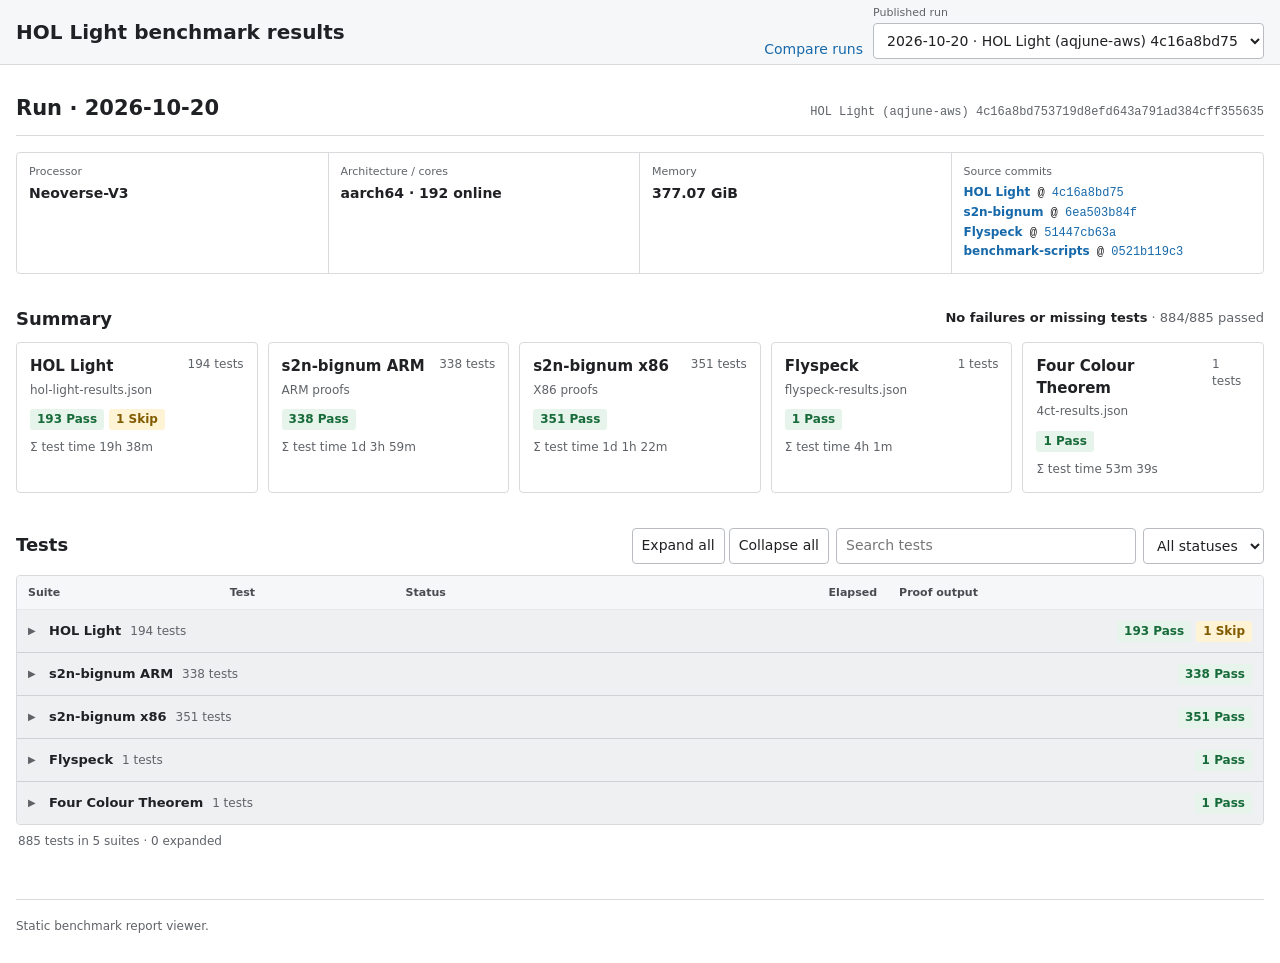
==== index.html @ 851836c1 "Add the second run, compare page" ====
<!doctype html>
<html lang="en">
<head>
  <meta charset="utf-8">
  <meta name="viewport" content="width=device-width, initial-scale=1">
  <meta name="description" content="HOL Light benchmark results">
  <title>HOL Light benchmark results</title>
  <link rel="stylesheet" href="styles.css">
</head>
<body>
  <header class="site-header">
    <div class="header-inner">
      <h1>HOL Light benchmark results</h1>
      <div class="header-actions">
        <a class="nav-link" href="compare.html">Compare runs</a>
        <label class="run-picker" for="run-select">
          <span>Published run</span>
          <select id="run-select" disabled>
            <option>Loading runs…</option>
          </select>
        </label>
      </div>
    </div>
  </header>

  <main>
    <div id="notice" class="notice" role="status" hidden></div>

    <section id="dashboard" hidden>
      <div id="run-heading" class="run-heading"></div>
      <div id="metadata" class="metadata-grid"></div>

      <section aria-labelledby="summary-title">
        <div class="section-heading">
          <h2 id="summary-title">Summary</h2>
          <div id="overall" class="overall"></div>
        </div>
        <div id="summary-cards" class="summary-grid"></div>
      </section>

      <section class="results-section" aria-labelledby="results-title">
        <div class="section-heading results-heading">
          <h2 id="results-title">Tests</h2>
          <div class="filters">
            <div class="fold-controls" aria-label="Suite row controls">
              <button id="expand-all" type="button">Expand all</button>
              <button id="collapse-all" type="button">Collapse all</button>
            </div>
            <label class="search-field">
              <span class="sr-only">Search tests</span>
              <input id="search" type="search" placeholder="Search tests">
            </label>
            <label>
              <span class="sr-only">Filter by status</span>
              <select id="status-filter">
                <option value="all">All statuses</option>
                <option value="fail">Failed</option>
                <option value="missing">Missing</option>
                <option value="skip">Skipped</option>
                <option value="pass">Passed</option>
              </select>
            </label>
          </div>
        </div>

        <div class="table-wrap">
          <table>
            <thead>
              <tr>
                <th>Suite</th>
                <th>Test</th>
                <th>Status</th>
                <th class="numeric">Elapsed</th>
                <th>Proof output</th>
              </tr>
            </thead>
            <tbody id="results-body"></tbody>
          </table>
          <div id="empty-results" class="empty-results" hidden>No tests match these filters.</div>
        </div>
        <p id="result-count" class="result-count"></p>
      </section>
    </section>

    <section id="empty-state" class="empty-state">
      <h2>No results loaded</h2>
      <p>Select a published run above.</p>
    </section>
  </main>

  <footer>
    Static benchmark report viewer.
  </footer>

  <script src="embedded-runs.js"></script>
  <script src="app.js" defer></script>
</body>
</html>
---- styles.css ----
:root {
  --text: #202124;
  --muted: #5f6368;
  --border: #d8dadd;
  --background: #ffffff;
  --subtle: #f6f7f8;
  --link: #1769aa;
  --pass: #176b3a;
  --pass-bg: #e7f4eb;
  --fail: #a82924;
  --fail-bg: #f9e7e5;
  --skip: #805b00;
  --skip-bg: #fff3d6;
  --missing: #44546a;
  --missing-bg: #e9edf2;
  --mono: ui-monospace, SFMono-Regular, Consolas, "Liberation Mono", monospace;
  --sans: system-ui, -apple-system, BlinkMacSystemFont, "Segoe UI", sans-serif;
}

* { box-sizing: border-box; }

body {
  margin: 0;
  color: var(--text);
  background: var(--background);
  font-family: var(--sans);
  font-size: 14px;
  line-height: 1.45;
}

button, input, select { font: inherit; }
h1, h2, h3, p { margin-top: 0; }
h1 { margin: 0; font-size: 20px; font-weight: 650; }
h2 { margin: 0; font-size: 18px; font-weight: 650; }
h3 { margin: 0 0 4px; font-size: 15px; font-weight: 650; }

.site-header {
  border-bottom: 1px solid var(--border);
  background: var(--subtle);
}

.header-inner, main, footer {
  width: min(1400px, calc(100% - 32px));
  margin: 0 auto;
}

.header-inner {
  min-height: 64px;
  display: flex;
  align-items: center;
  justify-content: space-between;
  gap: 24px;
}

.header-actions {
  display: flex;
  align-items: end;
  gap: 10px;
}

.run-picker {
  display: grid;
  gap: 3px;
}

.run-picker span {
  color: var(--muted);
  font-size: 11px;
}

select, input[type="search"] {
  min-height: 36px;
  border: 1px solid #b9bdc2;
  border-radius: 4px;
  padding: 6px 9px;
  color: var(--text);
  background: white;
}

select:focus, input:focus {
  outline: 2px solid rgba(23, 105, 170, 0.2);
  border-color: var(--link);
}

.run-picker select { min-width: 330px; }

main { padding: 28px 0 48px; }

.notice {
  margin-bottom: 20px;
  padding: 10px 12px;
  border: 1px solid #a9c9e2;
  border-radius: 4px;
  background: #eef6fc;
  color: #214f71;
}

.notice.error {
  border-color: #e0aaa6;
  background: var(--fail-bg);
  color: #762722;
}

.run-heading {
  display: flex;
  align-items: baseline;
  justify-content: space-between;
  gap: 20px;
  padding-bottom: 12px;
  border-bottom: 1px solid var(--border);
  margin-bottom: 16px;
}

.run-heading h2 { font-size: 21px; }
.run-heading p { margin: 0; color: var(--muted); font: 12px var(--mono); overflow-wrap: anywhere; }

.metadata-grid {
  display: grid;
  grid-template-columns: repeat(4, minmax(0, 1fr));
  border: 1px solid var(--border);
  border-radius: 4px;
  margin-bottom: 32px;
}

.meta-item {
  min-width: 0;
  padding: 11px 12px;
  border-right: 1px solid var(--border);
}

.meta-item:last-child { border-right: 0; }
.meta-label { display: block; margin-bottom: 3px; color: var(--muted); font-size: 11px; }
.meta-value { display: block; font-weight: 600; overflow-wrap: anywhere; }
.meta-value.mono { font: 12px var(--mono); }
.commit-list { margin: 0; padding: 0; list-style: none; font: 12px/1.55 var(--mono); }
.commit-list a { color: var(--link); text-decoration: none; }
.commit-list a:hover { text-decoration: underline; }
.repo-link { font-family: var(--sans); font-weight: 600; }
.commit-link { font-family: var(--mono); }

.section-heading {
  display: flex;
  align-items: center;
  justify-content: space-between;
  gap: 16px;
  margin-bottom: 10px;
}

.overall { color: var(--muted); font-size: 13px; }
.overall strong { color: var(--text); }

.summary-grid {
  display: grid;
  grid-template-columns: repeat(auto-fit, minmax(210px, 1fr));
  gap: 10px;
  margin-bottom: 34px;
}

.summary-card {
  padding: 13px;
  border: 1px solid var(--border);
  border-radius: 4px;
  background: white;
}

.card-top {
  display: flex;
  align-items: flex-start;
  justify-content: space-between;
  gap: 10px;
  margin-bottom: 10px;
}

.card-total, .card-time { color: var(--muted); font-size: 12px; }
.card-time { margin: 0; }
.card-counts { display: flex; flex-wrap: wrap; gap: 5px; margin-bottom: 9px; }

.status-pill {
  display: inline-block;
  padding: 2px 7px;
  border-radius: 3px;
  font-size: 12px;
  font-weight: 600;
  text-transform: capitalize;
  white-space: nowrap;
}

.status-pass { color: var(--pass); background: var(--pass-bg); }
.status-fail { color: var(--fail); background: var(--fail-bg); }
.status-skip { color: var(--skip); background: var(--skip-bg); }
.status-missing { color: var(--missing); background: var(--missing-bg); }

.results-section { margin-top: 4px; }
.results-heading { min-height: 38px; }
.filters { display: flex; gap: 7px; }
.search-field input { width: min(300px, 35vw); }
.fold-controls { display: flex; gap: 4px; }
.fold-controls button {
  min-height: 36px;
  padding: 6px 9px;
  border: 1px solid #b9bdc2;
  border-radius: 4px;
  color: var(--text);
  background: white;
  cursor: pointer;
}
.fold-controls button:hover { background: var(--subtle); }
.fold-controls button:disabled { color: #999; cursor: default; background: #f2f2f2; }

.table-wrap {
  border: 1px solid var(--border);
  border-radius: 4px;
  overflow: auto;
}

table { width: 100%; border-collapse: collapse; font-size: 13px; }
th, td { padding: 9px 11px; border-bottom: 1px solid #e5e7e9; text-align: left; vertical-align: top; }
th { color: #484c50; background: var(--subtle); font-size: 11px; font-weight: 650; }
tbody tr:last-child td { border-bottom: 0; }
tbody tr.test-row:hover { background: #fafbfc; }
.suite-group-row td { padding: 0; background: #eef0f2; border-bottom-color: #cfd2d5; }
.suite-toggle {
  width: 100%;
  min-height: 42px;
  display: flex;
  align-items: center;
  gap: 9px;
  padding: 8px 11px;
  border: 0;
  color: var(--text);
  background: transparent;
  text-align: left;
  cursor: pointer;
}
.suite-toggle:hover { background: #e6e8ea; }
.suite-toggle:disabled { cursor: default; }
.suite-arrow { width: 12px; color: var(--muted); font-size: 10px; }
.suite-title { font-weight: 700; }
.suite-count { color: var(--muted); font-size: 12px; }
.suite-statuses { display: flex; gap: 5px; margin-left: auto; }
.numeric { text-align: right; white-space: nowrap; font-variant-numeric: tabular-nums; }
.test-name { font: 12px var(--mono); overflow-wrap: anywhere; }
.suite-name { font-weight: 600; white-space: nowrap; }
.proof-list { margin: 5px 0 0; padding-left: 18px; color: var(--muted); font: 11px var(--mono); }
details summary { color: var(--link); cursor: pointer; font-size: 12px; }

.result-count { margin: 8px 2px 0; color: var(--muted); font-size: 12px; }
.empty-results, .empty-state { padding: 40px 20px; text-align: center; color: var(--muted); }
.empty-state { border: 1px solid var(--border); border-radius: 4px; background: var(--subtle); }
.empty-state h2 { margin-bottom: 7px; color: var(--text); }
.empty-state p { margin-bottom: 5px; }

footer {
  padding: 18px 0 28px;
  border-top: 1px solid var(--border);
  color: var(--muted);
  font-size: 12px;
}

.nav-link { color: var(--link); text-decoration: none; }
.nav-link:hover { text-decoration: underline; }
.comparison-controls { padding-bottom: 18px; border-bottom: 1px solid var(--border); margin-bottom: 20px; }
.comparison-controls h2 { margin-bottom: 12px; }
.comparison-pickers { display: flex; align-items: end; gap: 10px; }
.comparison-pickers .run-picker { flex: 1; }
.comparison-pickers select { width: 100%; }
.plain-button {
  min-height: 36px;
  padding: 6px 12px;
  border: 1px solid #b9bdc2;
  border-radius: 4px;
  background: white;
  cursor: pointer;
}
.plain-button:hover { background: var(--subtle); }
.plain-button:disabled { color: #999; cursor: default; }
.comparison-direction { margin: 10px 0 0; color: var(--muted); font-size: 12px; }
.comparison-heading { display: flex; align-items: center; gap: 14px; margin-bottom: 14px; }
.comparison-run { display: flex; align-items: baseline; gap: 8px; }
.comparison-label { color: var(--muted); font-size: 11px; text-transform: uppercase; }
.comparison-arrow { color: var(--muted); }
.comparison-heading .commit-link { color: var(--link); font: 13px var(--mono); }
.environment-warning {
  margin-bottom: 14px;
  padding: 7px 10px;
  border: 1px solid #dfc47f;
  border-radius: 4px;
  color: #6d5007;
  background: #fff8e7;
  font-size: 12px;
}
.comparison-overall { display: grid; grid-template-columns: repeat(4, minmax(0, 1fr)); gap: 8px; margin-bottom: 32px; }
.metric-card { display: grid; gap: 3px; padding: 11px 12px; border: 1px solid var(--border); border-radius: 4px; }
.metric-label, .metric-detail { color: var(--muted); font-size: 11px; }
.metric-value { font-size: 20px; font-variant-numeric: tabular-nums; }
.perf-faster { color: var(--pass); }
.perf-slower { color: var(--fail); }
.perf-same { color: var(--muted); }
.comparison-filter-heading { margin-bottom: 10px; }
.checkbox-control { min-height: 36px; display: flex; align-items: center; gap: 6px; white-space: nowrap; }
.benchmark-comparisons { display: grid; gap: 9px; }
.comparison-suite { border: 1px solid var(--border); border-radius: 4px; background: white; }
.comparison-suite > summary {
  display: flex;
  align-items: center;
  justify-content: space-between;
  gap: 16px;
  padding: 11px 12px;
  color: var(--text);
  background: var(--subtle);
}
.comparison-summary-main { display: flex; align-items: baseline; gap: 9px; }
.comparison-summary-main span { color: var(--muted); }
.comparison-summary-metric { margin-left: auto; font-weight: 650; font-variant-numeric: tabular-nums; }
.comparison-suite-stats { display: flex; flex-wrap: wrap; gap: 18px; padding: 8px 12px; border-top: 1px solid var(--border); color: var(--muted); font-size: 12px; }
.comparison-table-wrap { border-width: 1px 0 0; border-radius: 0; }
.comparison-table .not-comparable { color: var(--muted); background: #fafafa; }
.method-note { max-width: 900px; margin-top: 28px; padding-top: 18px; border-top: 1px solid var(--border); color: var(--muted); }
.method-note h2 { margin-bottom: 7px; color: var(--text); }
.method-note p { margin: 0; }
.method-note code { font-family: var(--mono); color: var(--text); }

.sr-only {
  position: absolute;
  width: 1px;
  height: 1px;
  padding: 0;
  margin: -1px;
  overflow: hidden;
  clip: rect(0, 0, 0, 0);
  white-space: nowrap;
  border: 0;
}

@media (max-width: 800px) {
  .header-inner { align-items: flex-start; padding: 12px 0; }
  .header-actions { align-items: stretch; flex-direction: column; }
  .run-picker select { min-width: min(360px, 55vw); }
  .metadata-grid { grid-template-columns: 1fr 1fr; }
  .meta-item:nth-child(2) { border-right: 0; }
  .meta-item:nth-child(-n+2) { border-bottom: 1px solid var(--border); }
  .results-heading { align-items: flex-start; flex-direction: column; }
  .filters { width: 100%; }
  .search-field { flex: 1; }
  .search-field input { width: 100%; }
  .comparison-overall { grid-template-columns: 1fr 1fr; }
  .comparison-filter-heading { align-items: flex-start; flex-direction: column; }
}

@media (max-width: 540px) {
  .header-inner, main, footer { width: min(100% - 20px, 1400px); }
  .header-inner { display: block; }
  h1 { margin-bottom: 12px; }
  .run-picker select { min-width: 0; width: 100%; }
  .metadata-grid { grid-template-columns: 1fr; }
  .meta-item { border-right: 0; border-bottom: 1px solid var(--border) !important; }
  .meta-item:last-child { border-bottom: 0 !important; }
  .run-heading { align-items: flex-start; flex-direction: column; }
  .filters { flex-direction: column; }
  .filters select { width: 100%; }
  .comparison-pickers { align-items: stretch; flex-direction: column; }
  .comparison-pickers .plain-button { width: 100%; }
  .comparison-heading { align-items: flex-start; flex-direction: column; }
  .comparison-arrow { transform: rotate(90deg); }
  .comparison-overall { grid-template-columns: 1fr; }
  .comparison-suite > summary { align-items: flex-start; flex-direction: column; }
  .comparison-summary-metric { margin-left: 0; }
}
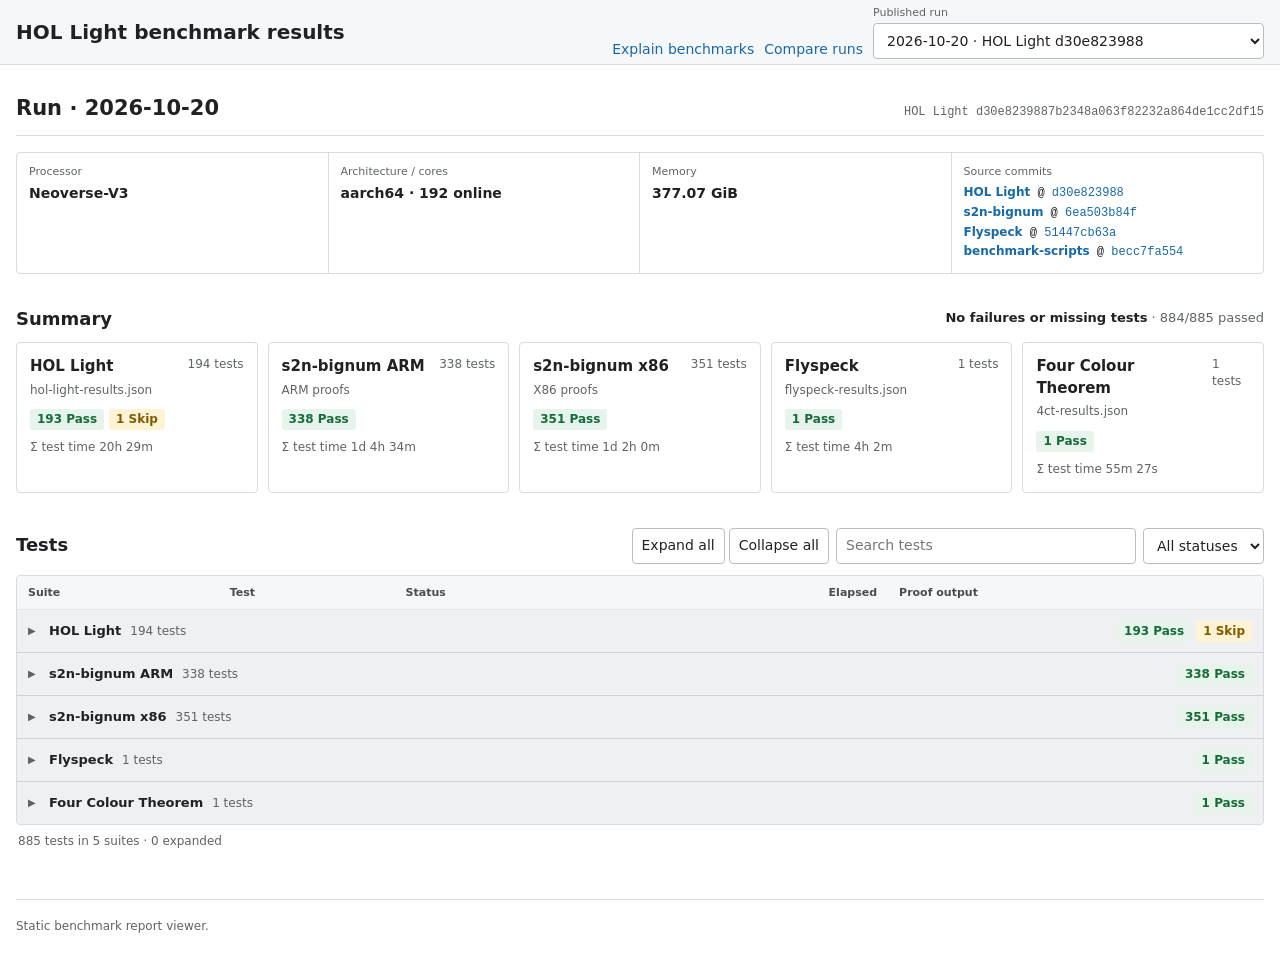
==== commit 4e075a75: "Explain benchmarks" ====
--- a/index.html
+++ b/index.html
@@ -12,6 +12,7 @@
     <div class="header-inner">
       <h1>HOL Light benchmark results</h1>
       <div class="header-actions">
+        <a class="nav-link" href="benchmarks.html">Explain benchmarks</a>
         <a class="nav-link" href="compare.html">Compare runs</a>
         <label class="run-picker" for="run-select">
           <span>Published run</span>
@@ -92,7 +93,6 @@
     Static benchmark report viewer.
   </footer>
 
-  <script src="embedded-runs.js"></script>
   <script src="app.js" defer></script>
 </body>
 </html>
--- a/styles.css
+++ b/styles.css
@@ -216,6 +216,49 @@
 table { width: 100%; border-collapse: collapse; font-size: 13px; }
 th, td { padding: 9px 11px; border-bottom: 1px solid #e5e7e9; text-align: left; vertical-align: top; }
 th { color: #484c50; background: var(--subtle); font-size: 11px; font-weight: 650; }
+th .sort-button {
+  width: 100%;
+  padding: 0;
+  border: 0;
+  color: inherit;
+  background: transparent;
+  font: inherit;
+  text-align: inherit;
+  cursor: pointer;
+}
+th.numeric .sort-button { text-align: right; }
+th .sort-button:hover, th .sort-button.active { color: var(--link); }
+.sort-indicator {
+  position: relative;
+  display: inline-block;
+  width: 8px;
+  height: 11px;
+  margin-left: 5px;
+  vertical-align: -2px;
+  color: currentColor;
+  opacity: 0.35;
+}
+.sort-indicator::before,
+.sort-indicator::after {
+  content: "";
+  position: absolute;
+  left: 1px;
+  width: 0;
+  height: 0;
+  border-left: 3px solid transparent;
+  border-right: 3px solid transparent;
+}
+.sort-indicator::before {
+  top: 0;
+  border-bottom: 4px solid currentColor;
+}
+.sort-indicator::after {
+  bottom: 0;
+  border-top: 4px solid currentColor;
+}
+.sort-button.active .sort-indicator { opacity: 1; }
+.sort-button.sort-asc .sort-indicator::after { display: none; }
+.sort-button.sort-desc .sort-indicator::before { display: none; }
 tbody tr:last-child td { border-bottom: 0; }
 tbody tr.test-row:hover { background: #fafbfc; }
 .suite-group-row td { padding: 0; background: #eef0f2; border-bottom-color: #cfd2d5; }
@@ -319,6 +362,19 @@
 .method-note h2 { margin-bottom: 7px; color: var(--text); }
 .method-note p { margin: 0; }
 .method-note code { font-family: var(--mono); color: var(--text); }
+.content-page { width: min(900px, calc(100% - 32px)); }
+.content-page section { padding: 0 0 22px; margin-bottom: 24px; border-bottom: 1px solid var(--border); }
+.content-page section:last-child { border-bottom: 0; }
+.content-page h2 { margin-bottom: 9px; }
+.content-page p { margin-bottom: 10px; }
+.content-page a { color: var(--link); }
+.content-page code { font-family: var(--mono); font-size: 0.92em; }
+.definition-list { margin: 0; }
+.definition-list div { display: grid; grid-template-columns: 80px 1fr; gap: 12px; padding: 7px 0; border-bottom: 1px solid #eceeef; }
+.definition-list div:last-child { border-bottom: 0; }
+.definition-list dt { font-weight: 650; }
+.definition-list dd { margin: 0; color: var(--muted); }
+.status-note { margin-top: 12px; padding: 9px 10px; background: var(--subtle); border-left: 3px solid var(--border); }
 
 .sr-only {
   position: absolute;
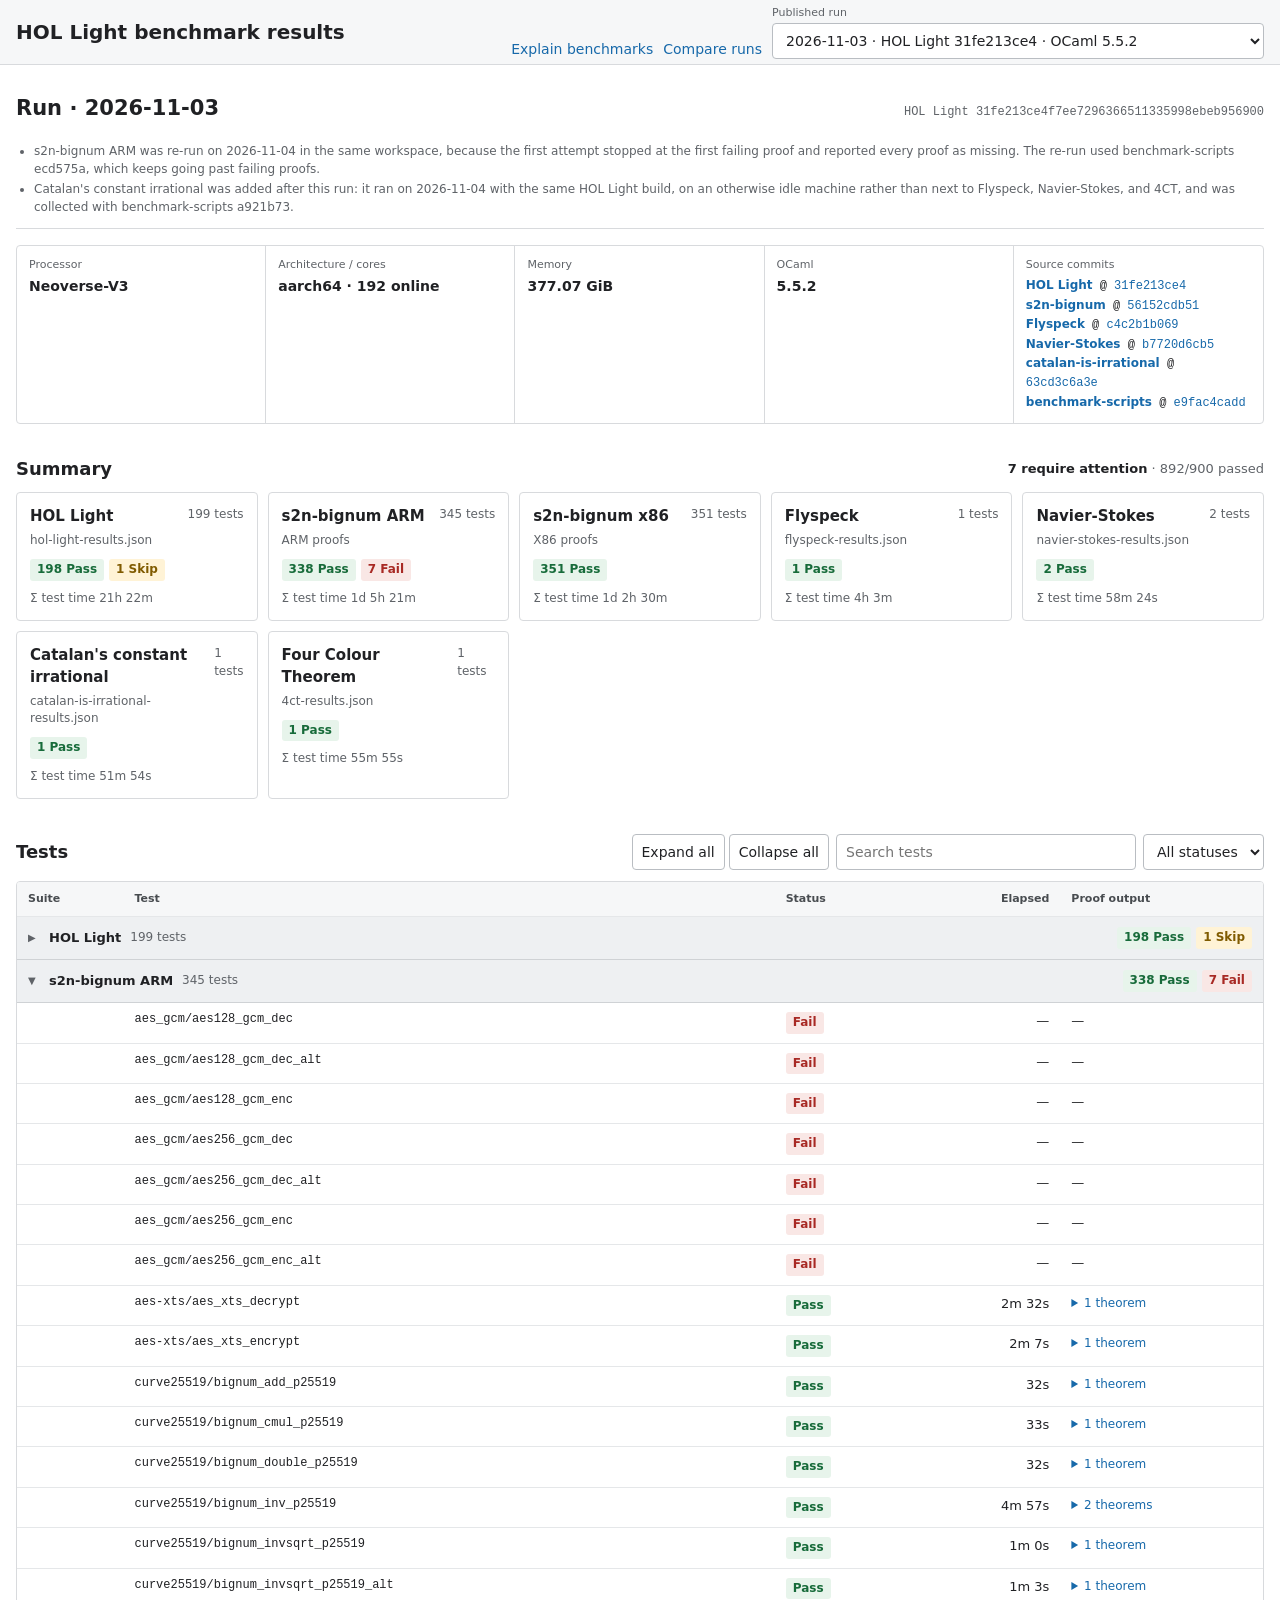
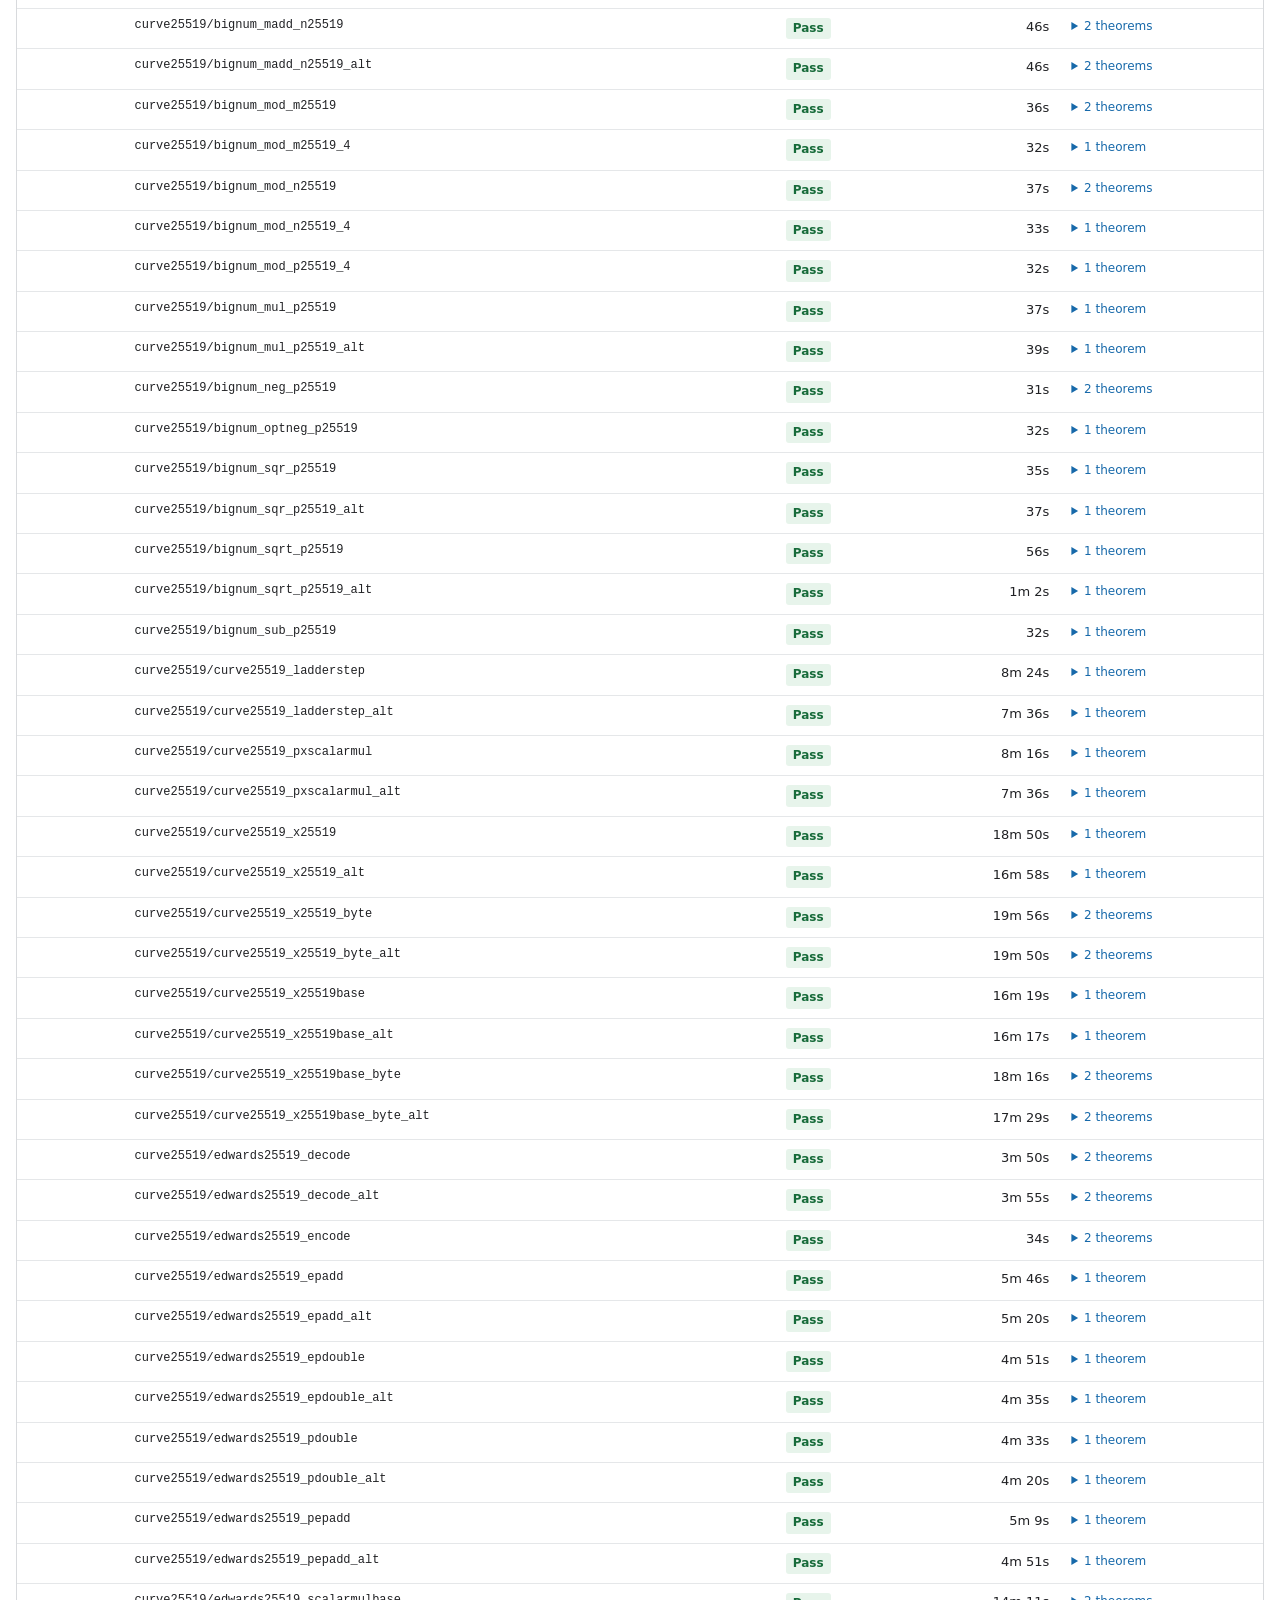
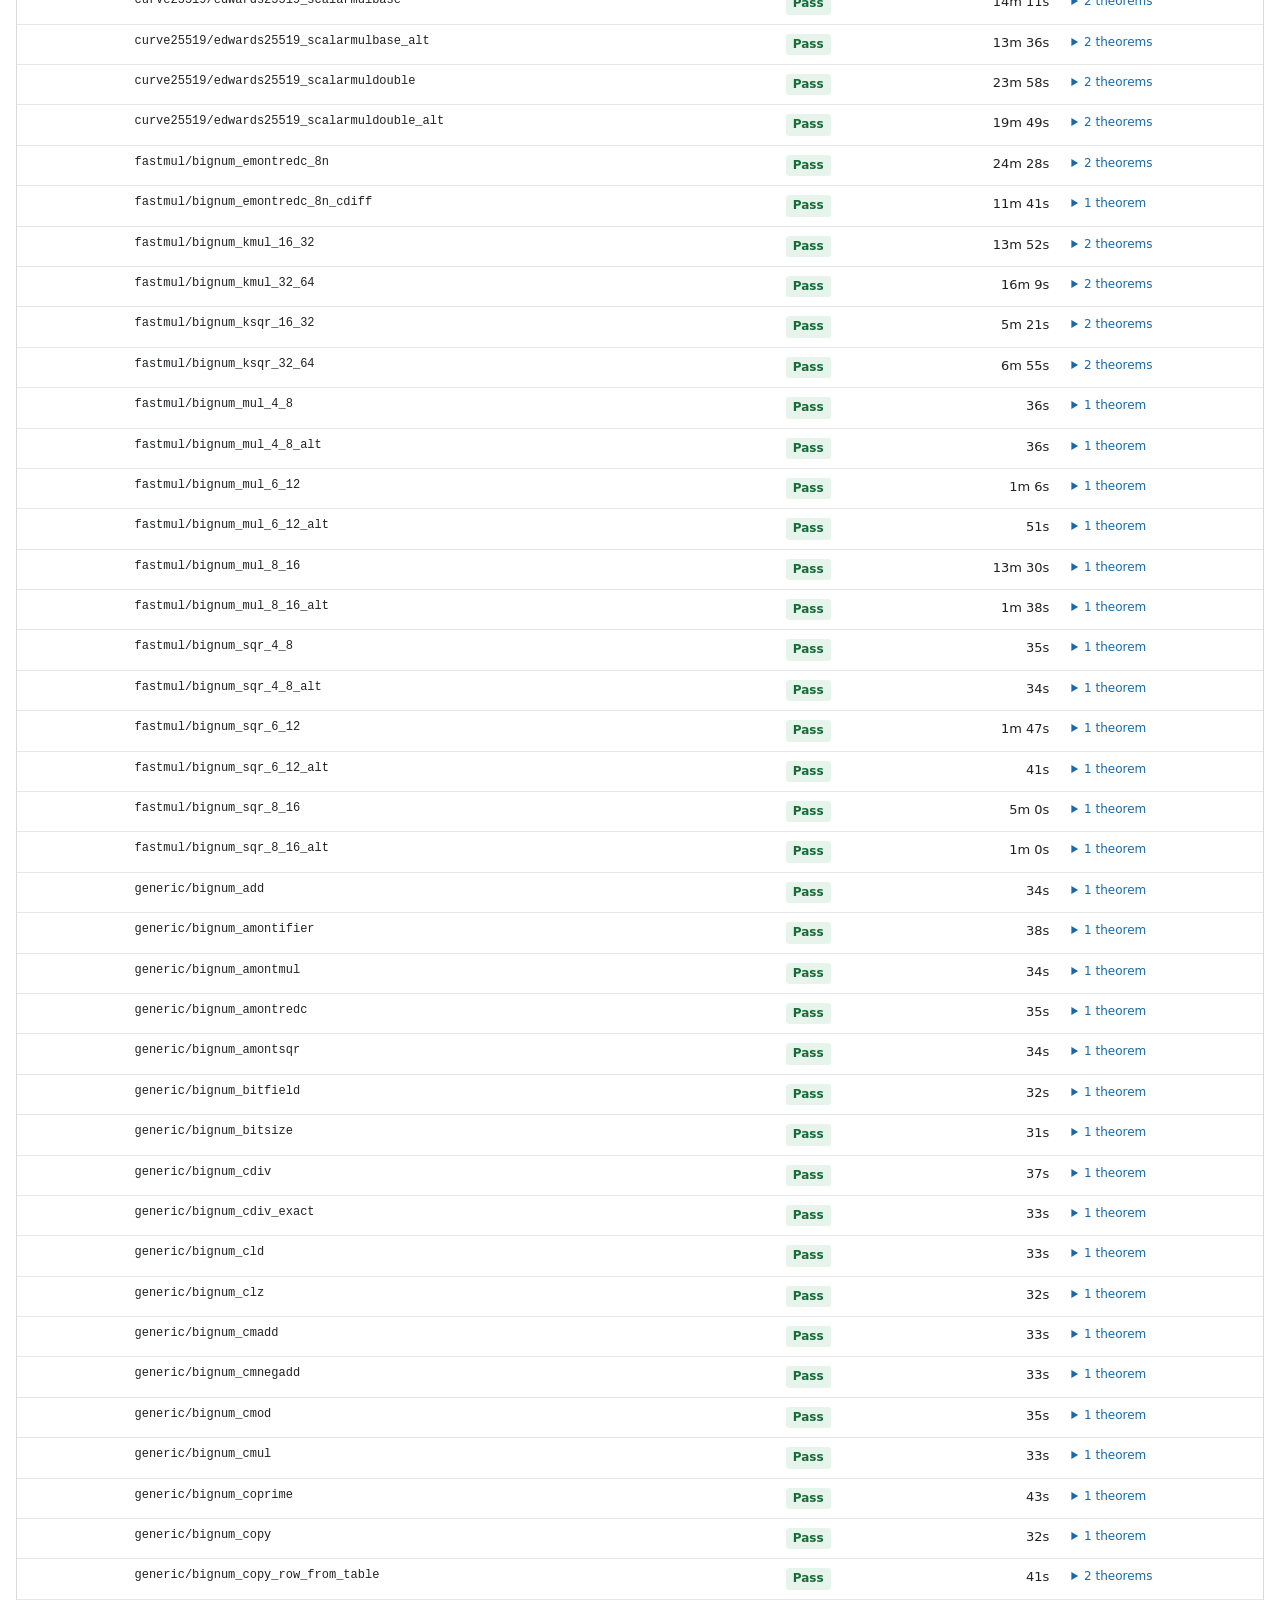
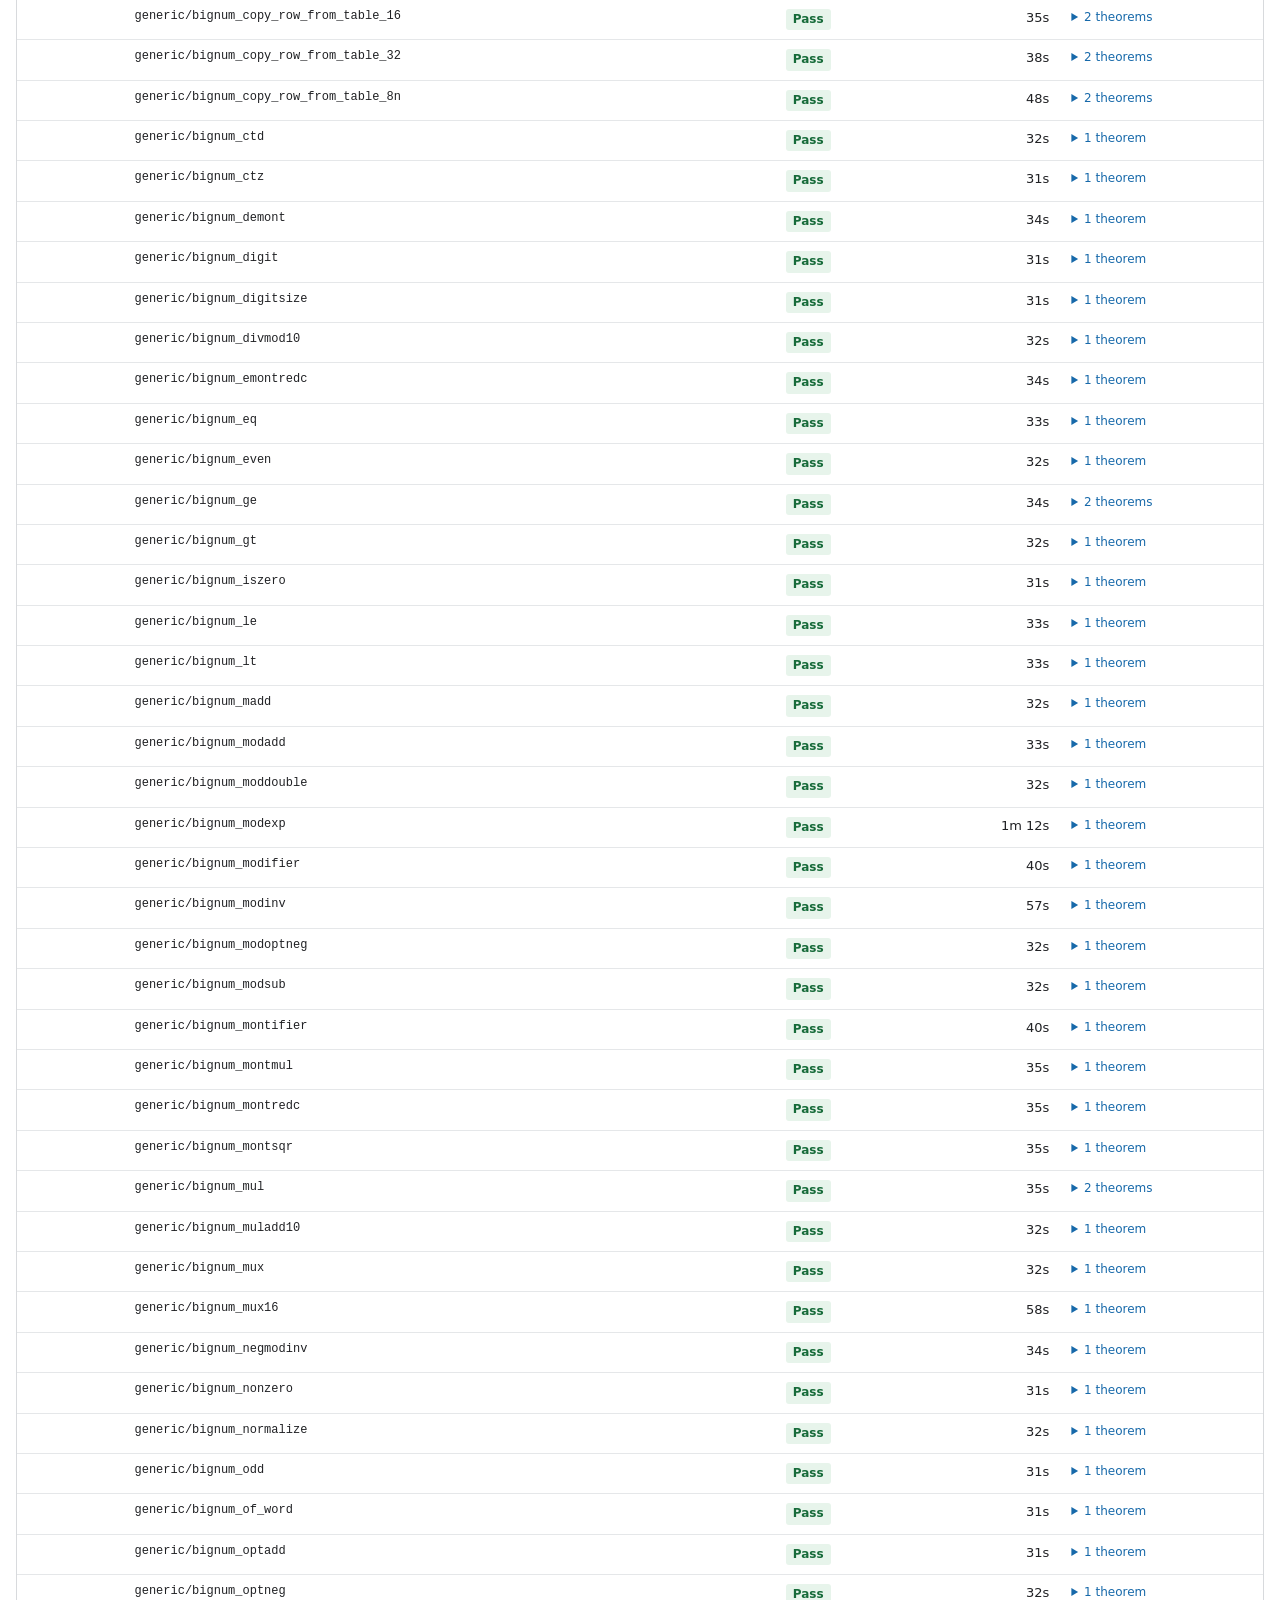
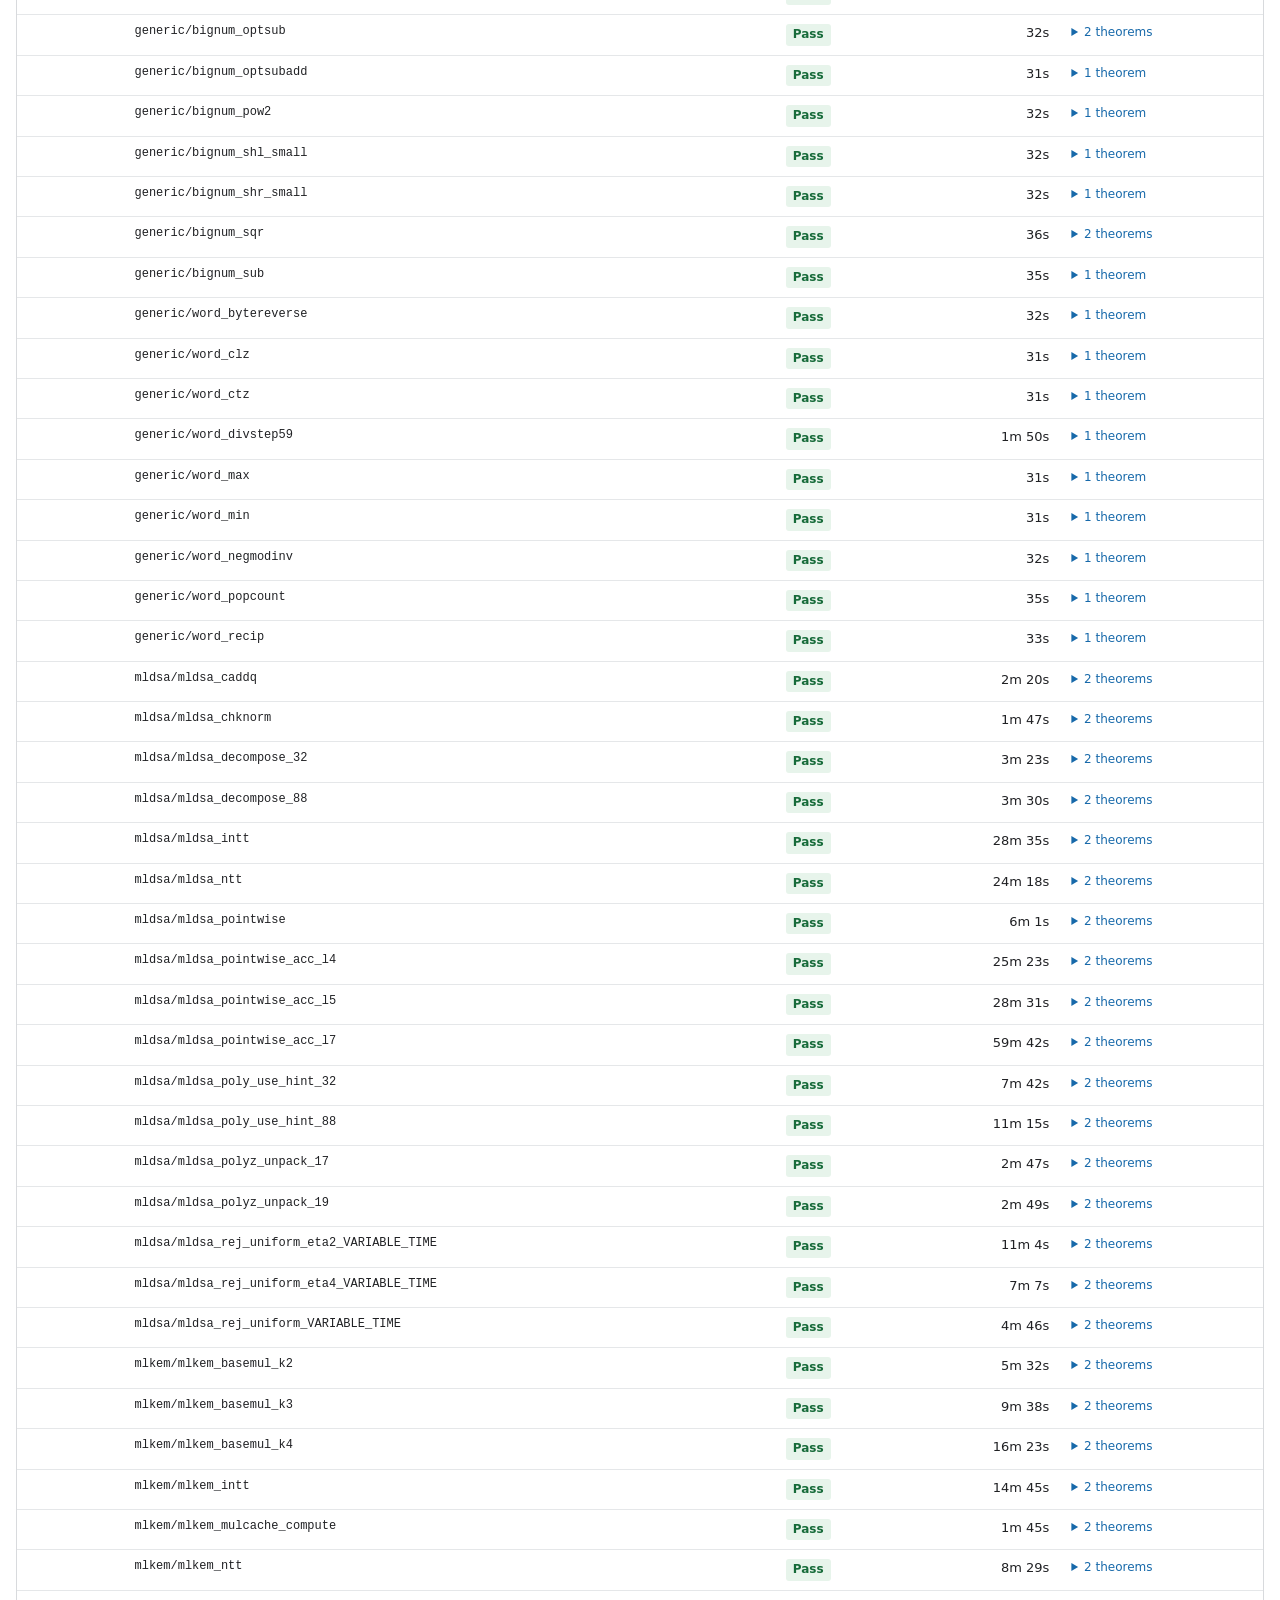
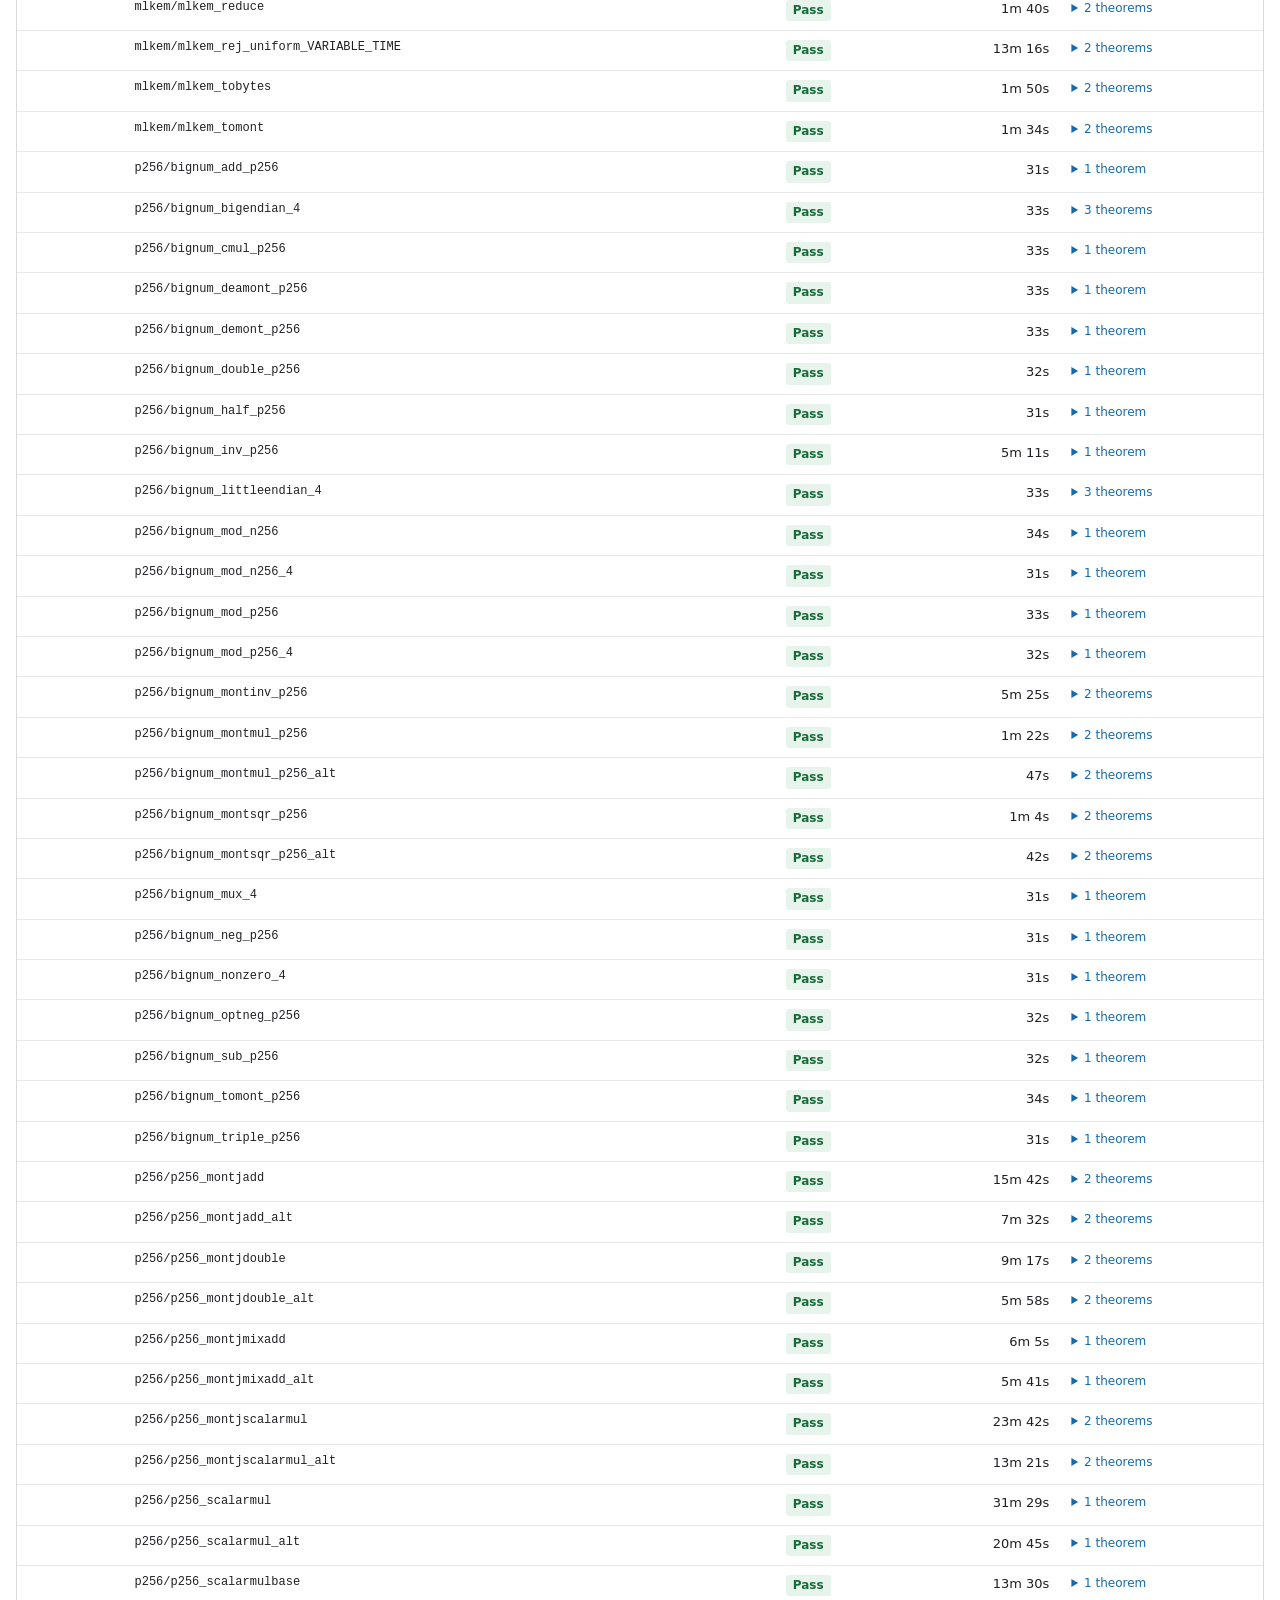
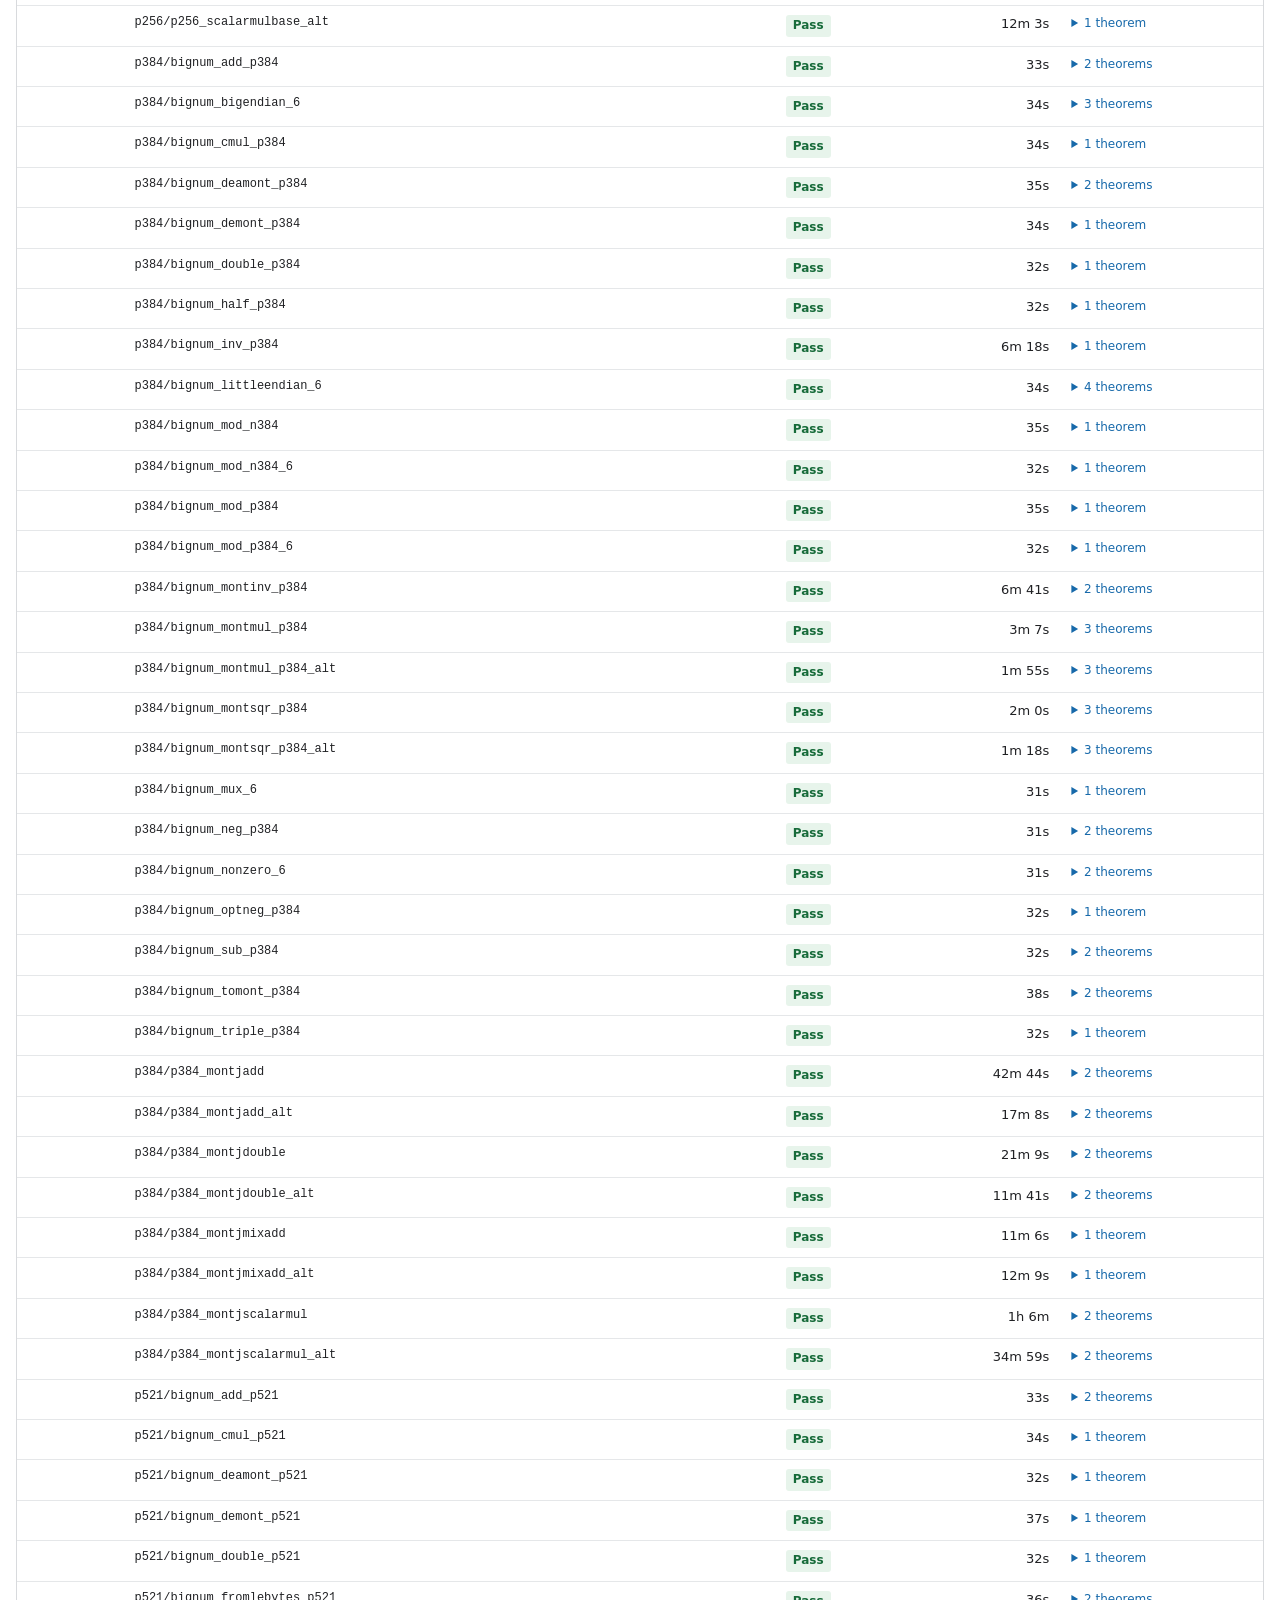
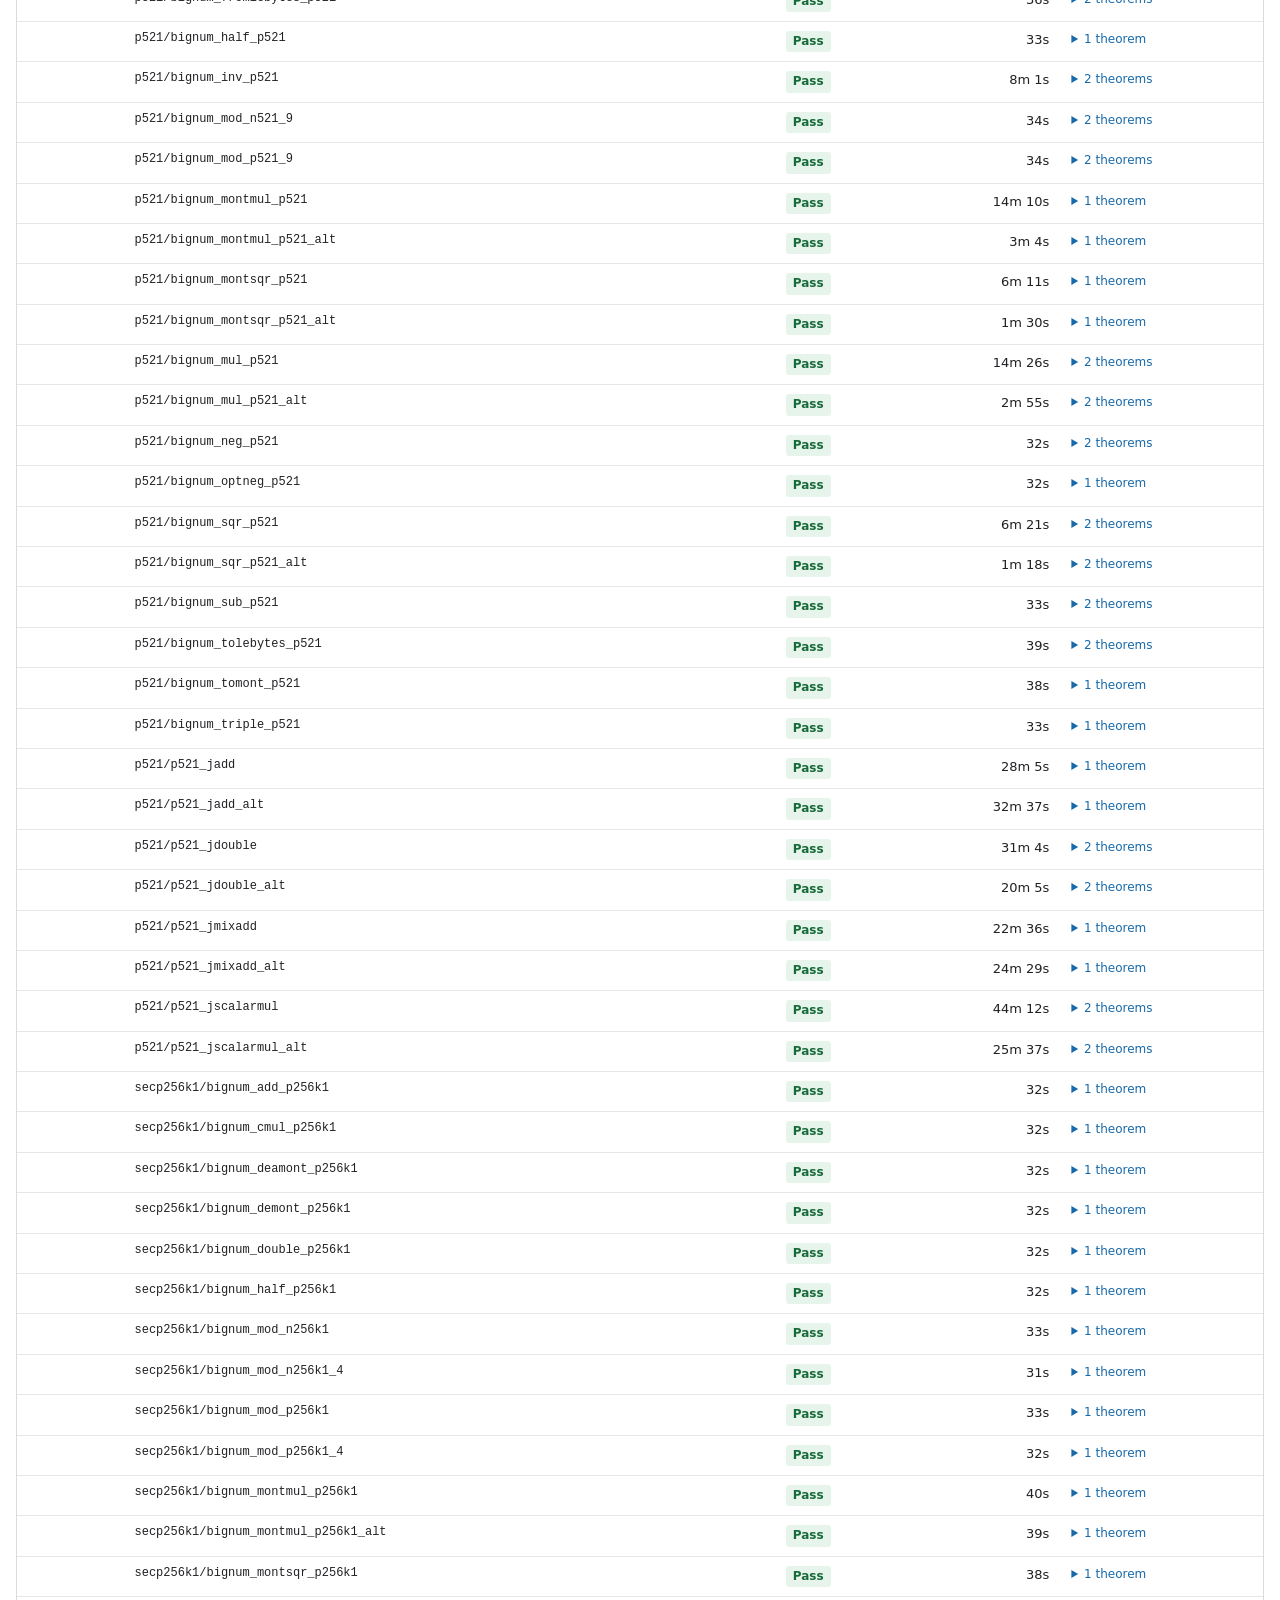
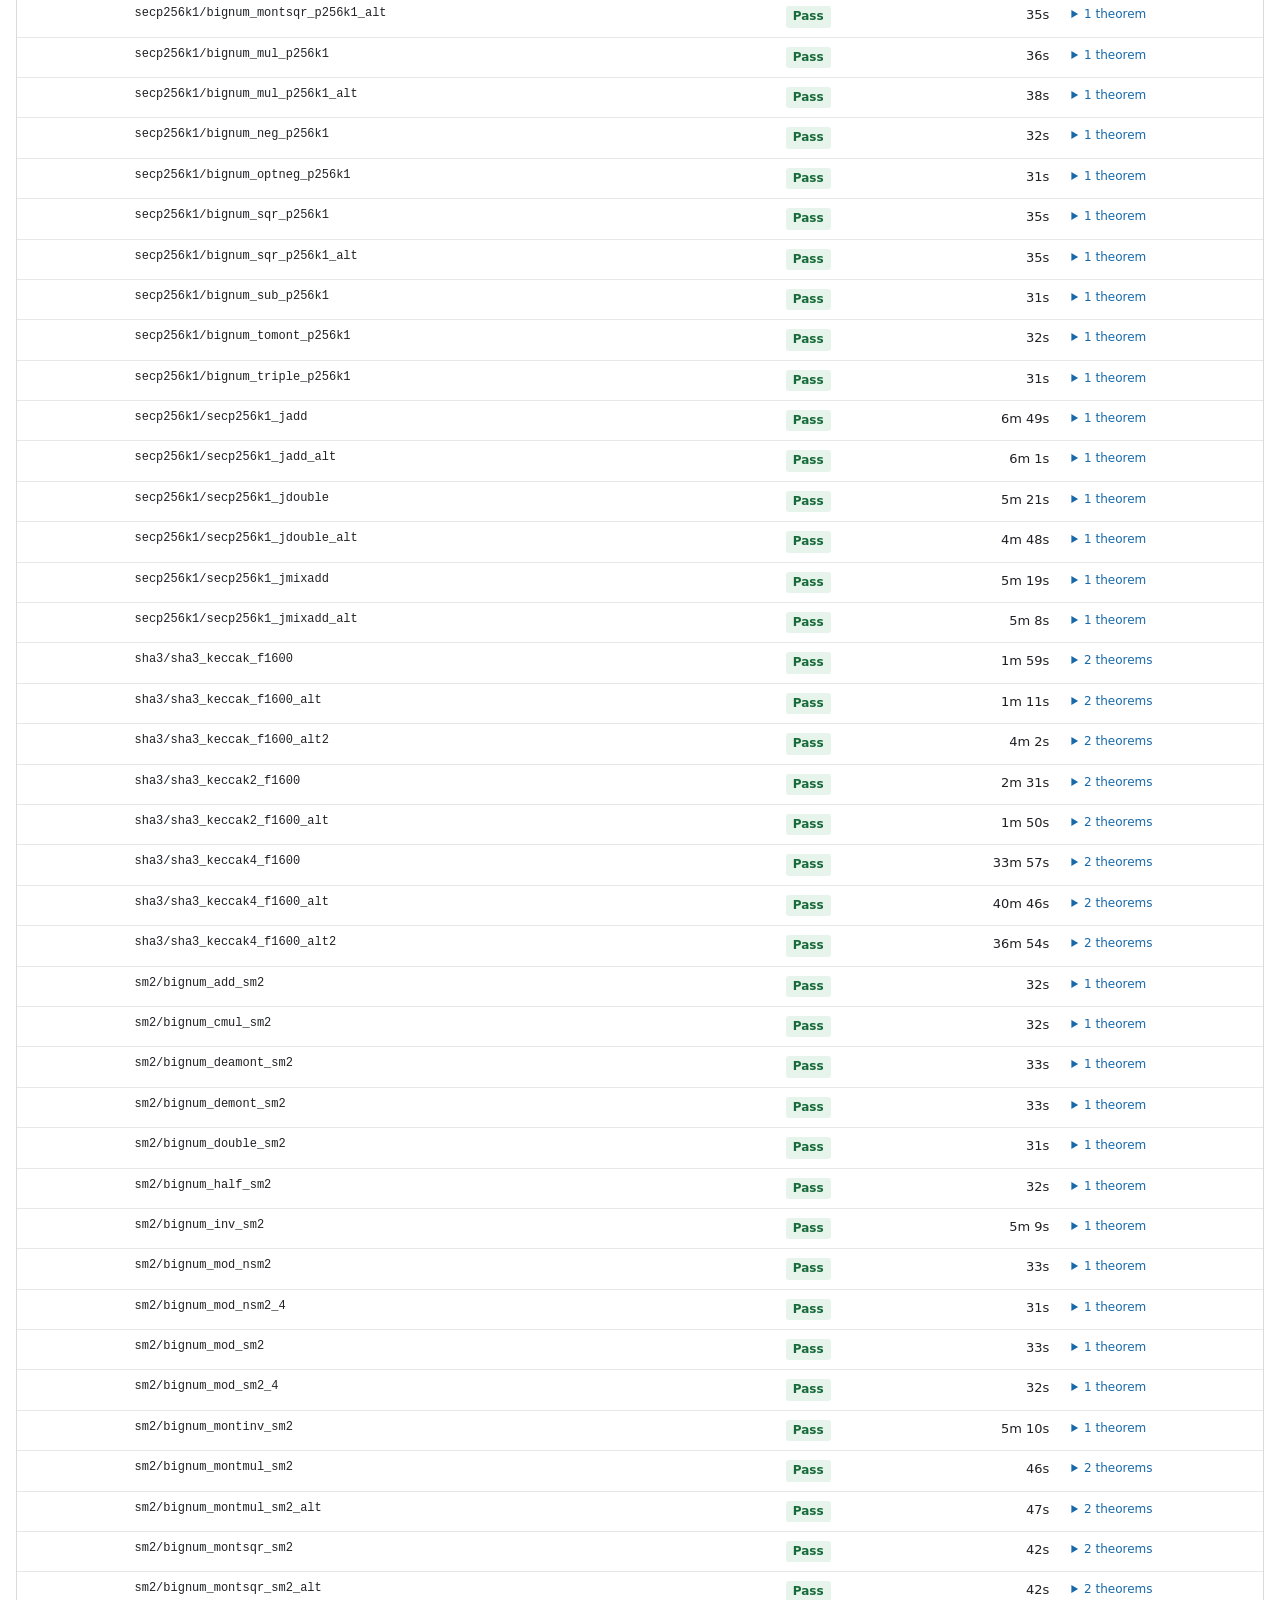
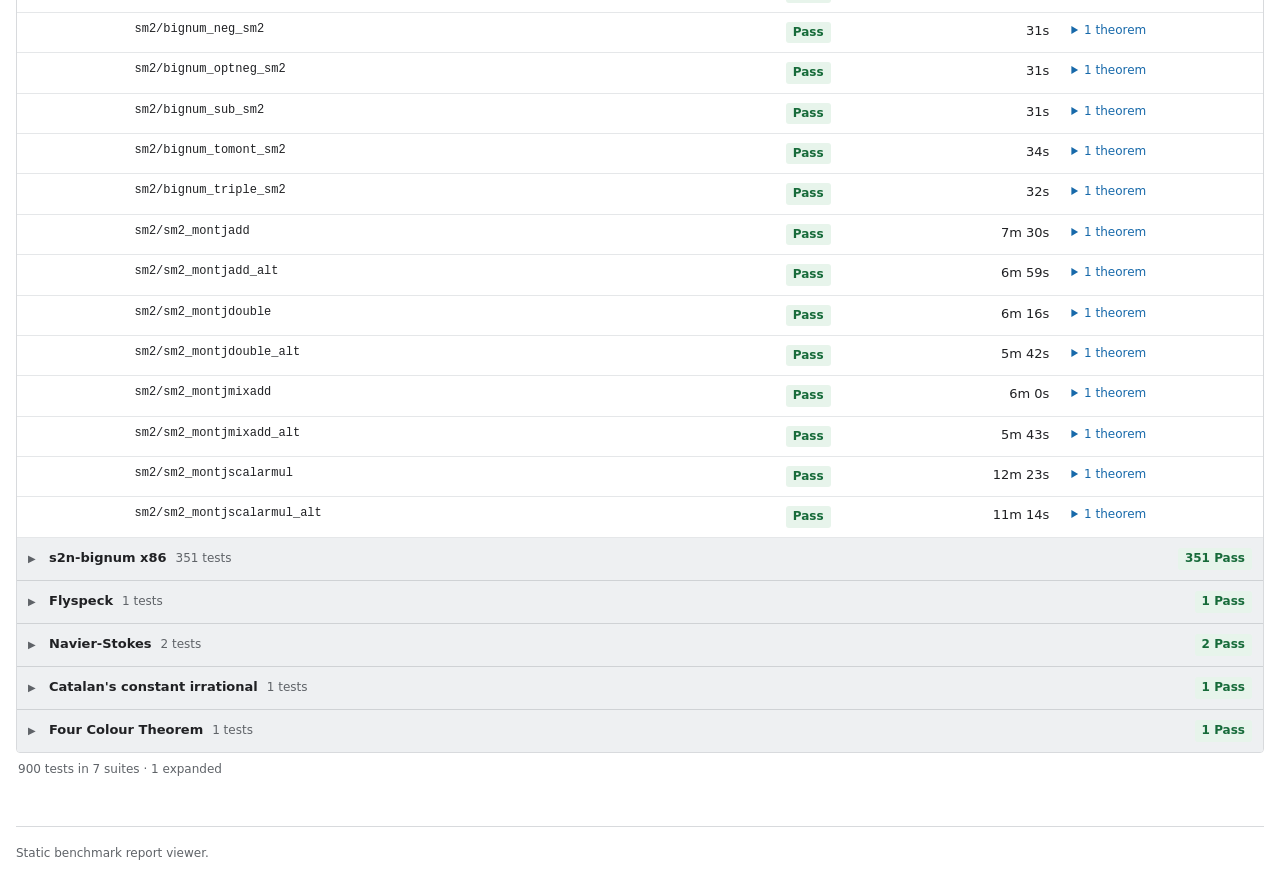
==== commit c4452fdc: "Add the benchmark result of catalan's constant irrationality" ====
--- a/index.html
+++ b/index.html
@@ -93,6 +93,7 @@
     Static benchmark report viewer.
   </footer>
 
+  <script src="benchmarks-registry.js" defer></script>
   <script src="app.js" defer></script>
 </body>
 </html>
--- a/styles.css
+++ b/styles.css
@@ -113,10 +113,15 @@
 
 .run-heading h2 { font-size: 21px; }
 .run-heading p { margin: 0; color: var(--muted); font: 12px var(--mono); overflow-wrap: anywhere; }
+.run-heading, .comparison-heading { flex-wrap: wrap; }
+.run-notes { flex-basis: 100%; margin: 0; padding-left: 18px; color: var(--muted); font-size: 12px; }
+.run-notes li + li { margin-top: 3px; }
+.card-link { color: inherit; text-decoration: none; }
+.card-link:hover, .card-link:focus-visible { color: var(--link); text-decoration: underline; }
 
 .metadata-grid {
   display: grid;
-  grid-template-columns: repeat(4, minmax(0, 1fr));
+  grid-template-columns: repeat(5, minmax(0, 1fr));
   border: 1px solid var(--border);
   border-radius: 4px;
   margin-bottom: 32px;
@@ -323,6 +328,7 @@
 .comparison-label { color: var(--muted); font-size: 11px; text-transform: uppercase; }
 .comparison-arrow { color: var(--muted); }
 .comparison-heading .commit-link { color: var(--link); font: 13px var(--mono); }
+.comparison-runtime { color: var(--muted); font: 12px var(--mono); }
 .environment-warning {
   margin-bottom: 14px;
   padding: 7px 10px;
@@ -393,8 +399,9 @@
   .header-actions { align-items: stretch; flex-direction: column; }
   .run-picker select { min-width: min(360px, 55vw); }
   .metadata-grid { grid-template-columns: 1fr 1fr; }
-  .meta-item:nth-child(2) { border-right: 0; }
-  .meta-item:nth-child(-n+2) { border-bottom: 1px solid var(--border); }
+  .meta-item:nth-child(2n) { border-right: 0; }
+  .meta-item:nth-child(n+3) { border-top: 1px solid var(--border); }
+  .meta-item:last-child { grid-column: 1 / -1; border-right: 0; }
   .results-heading { align-items: flex-start; flex-direction: column; }
   .filters { width: 100%; }
   .search-field { flex: 1; }
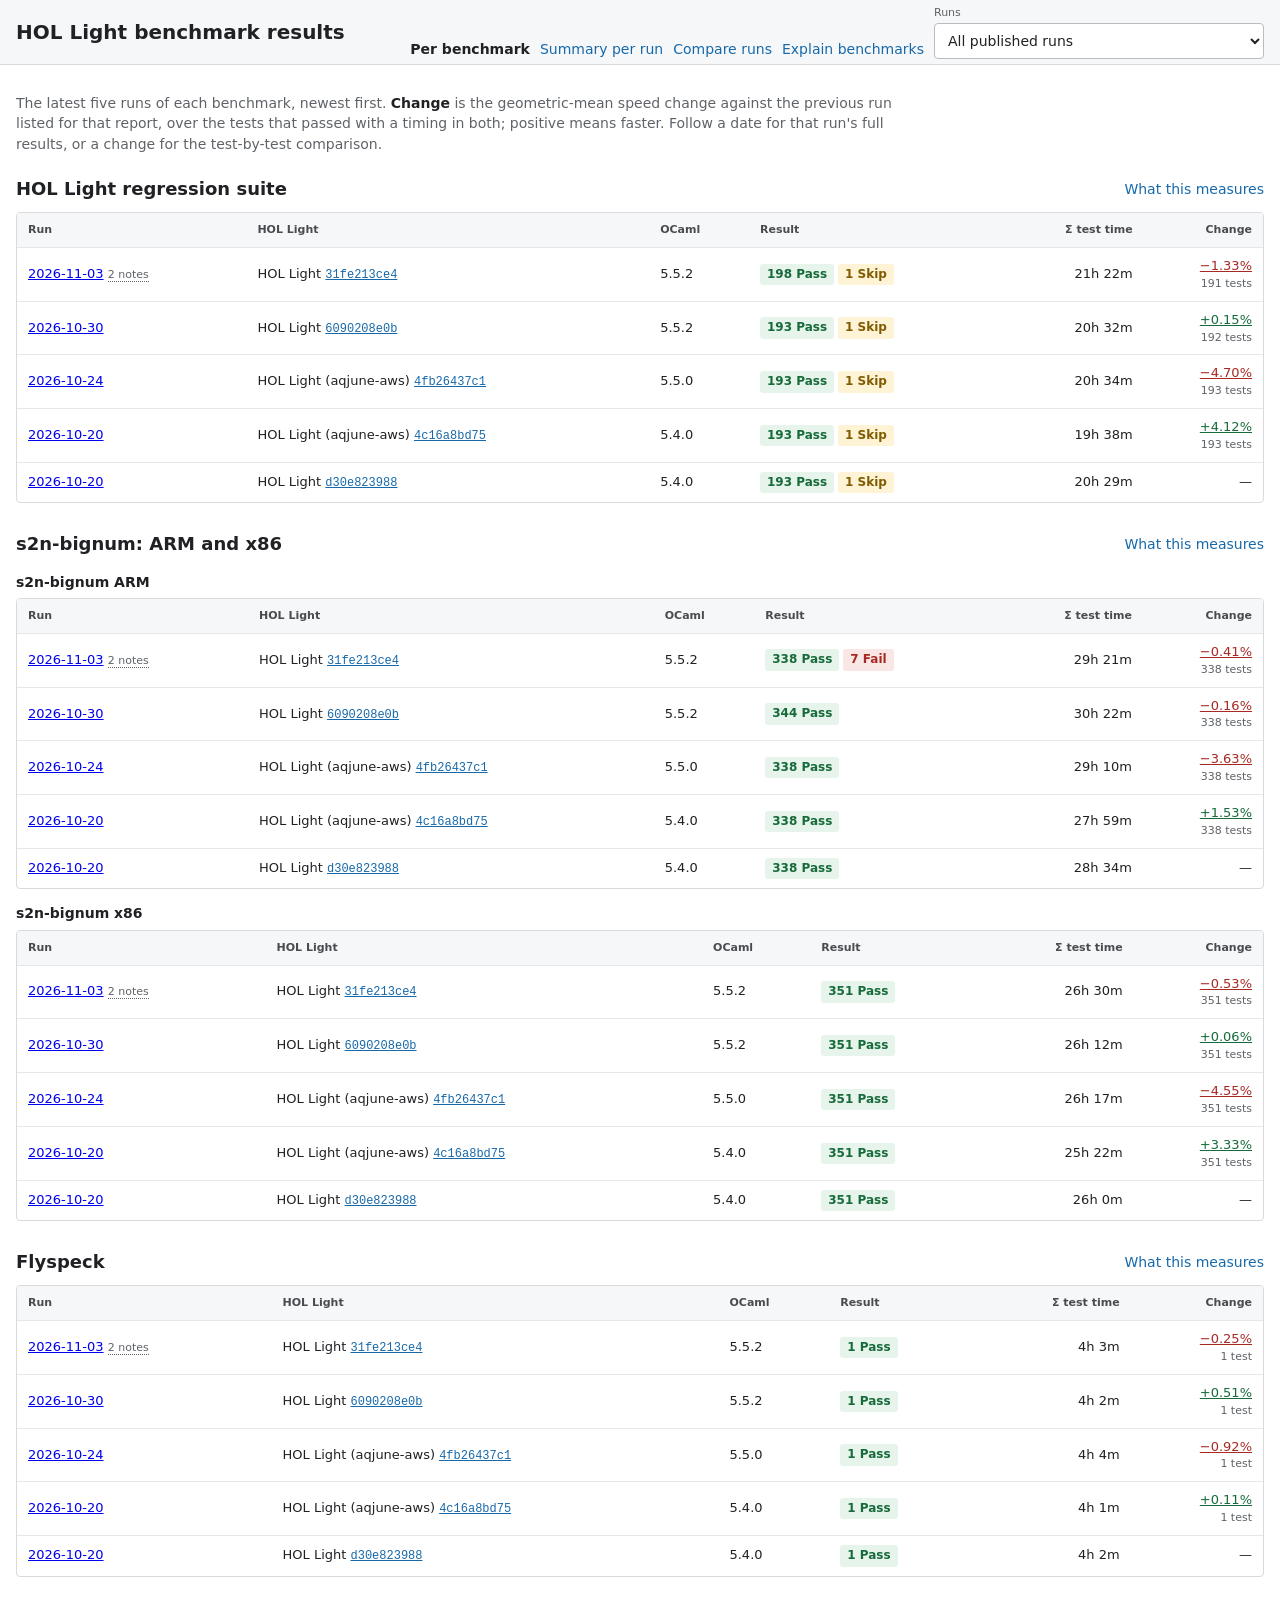
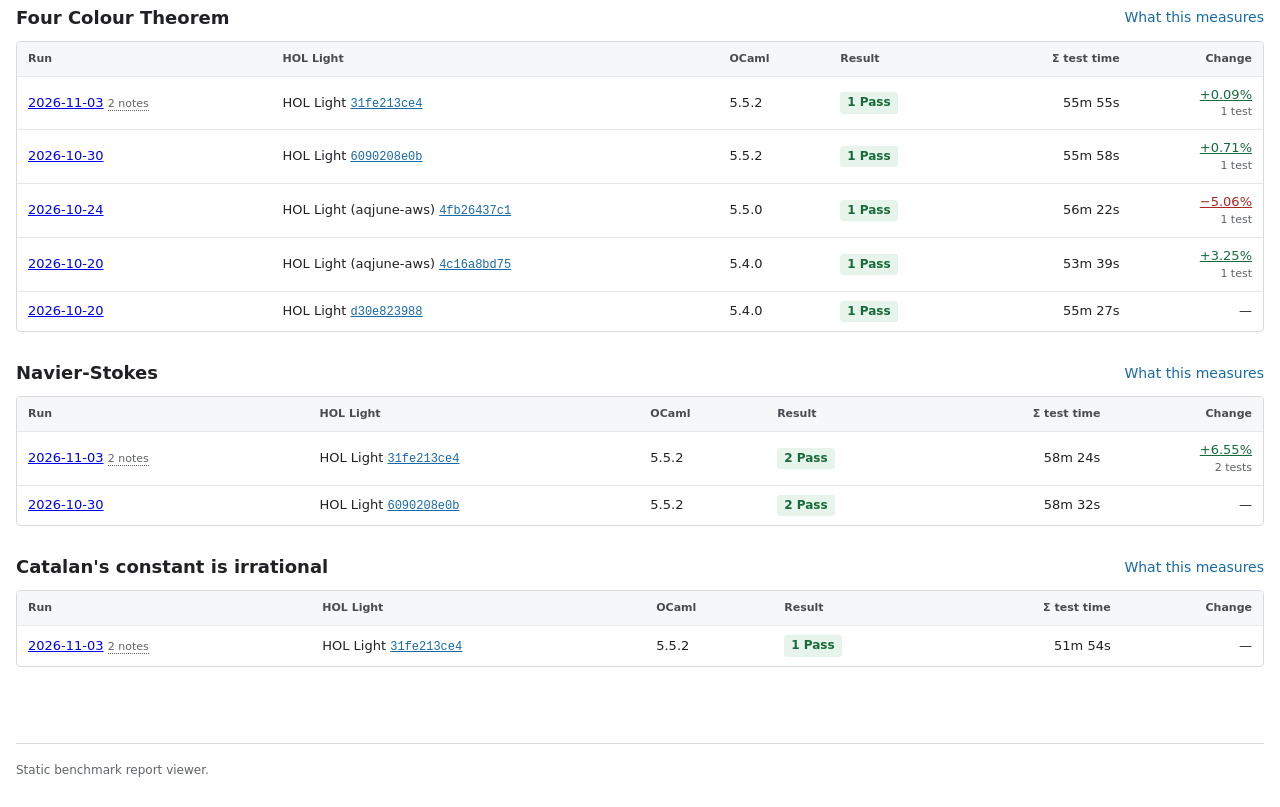
==== commit c96fedad: "Show website per benchmark" ====
--- a/index.html
+++ b/index.html
@@ -3,7 +3,7 @@
 <head>
   <meta charset="utf-8">
   <meta name="viewport" content="width=device-width, initial-scale=1">
-  <meta name="description" content="HOL Light benchmark results">
+  <meta name="description" content="Latest HOL Light benchmark results for each benchmark">
   <title>HOL Light benchmark results</title>
   <link rel="stylesheet" href="styles.css">
 </head>
@@ -12,12 +12,17 @@
     <div class="header-inner">
       <h1>HOL Light benchmark results</h1>
       <div class="header-actions">
-        <a class="nav-link" href="benchmarks.html">Explain benchmarks</a>
-        <a class="nav-link" href="compare.html">Compare runs</a>
-        <label class="run-picker" for="run-select">
-          <span>Published run</span>
-          <select id="run-select" disabled>
-            <option>Loading runs…</option>
+        <nav class="site-nav" aria-label="Site navigation">
+          <a class="nav-link" href="index.html" aria-current="page">Per benchmark</a>
+          <a class="nav-link" href="runs.html">Summary per run</a>
+          <a class="nav-link" href="compare.html">Compare runs</a>
+          <a class="nav-link" href="benchmarks.html">Explain benchmarks</a>
+        </nav>
+        <label class="run-picker" for="run-filter">
+          <span>Runs</span>
+          <select id="run-filter">
+            <option value="all">All published runs</option>
+            <option value="official">Official HOL Light only</option>
           </select>
         </label>
       </div>
@@ -27,66 +32,11 @@
   <main>
     <div id="notice" class="notice" role="status" hidden></div>
 
-    <section id="dashboard" hidden>
-      <div id="run-heading" class="run-heading"></div>
-      <div id="metadata" class="metadata-grid"></div>
+    <p class="history-intro">The latest five runs of each benchmark, newest first. <strong>Change</strong> is the geometric-mean speed change against the previous run listed for that report, over the tests that passed with a timing in both; positive means faster. Follow a date for that run's full results, or a change for the test-by-test comparison.</p>
 
-      <section aria-labelledby="summary-title">
-        <div class="section-heading">
-          <h2 id="summary-title">Summary</h2>
-          <div id="overall" class="overall"></div>
-        </div>
-        <div id="summary-cards" class="summary-grid"></div>
-      </section>
-
-      <section class="results-section" aria-labelledby="results-title">
-        <div class="section-heading results-heading">
-          <h2 id="results-title">Tests</h2>
-          <div class="filters">
-            <div class="fold-controls" aria-label="Suite row controls">
-              <button id="expand-all" type="button">Expand all</button>
-              <button id="collapse-all" type="button">Collapse all</button>
-            </div>
-            <label class="search-field">
-              <span class="sr-only">Search tests</span>
-              <input id="search" type="search" placeholder="Search tests">
-            </label>
-            <label>
-              <span class="sr-only">Filter by status</span>
-              <select id="status-filter">
-                <option value="all">All statuses</option>
-                <option value="fail">Failed</option>
-                <option value="missing">Missing</option>
-                <option value="skip">Skipped</option>
-                <option value="pass">Passed</option>
-              </select>
-            </label>
-          </div>
-        </div>
-
-        <div class="table-wrap">
-          <table>
-            <thead>
-              <tr>
-                <th>Suite</th>
-                <th>Test</th>
-                <th>Status</th>
-                <th class="numeric">Elapsed</th>
-                <th>Proof output</th>
-              </tr>
-            </thead>
-            <tbody id="results-body"></tbody>
-          </table>
-          <div id="empty-results" class="empty-results" hidden>No tests match these filters.</div>
-        </div>
-        <p id="result-count" class="result-count"></p>
-      </section>
-    </section>
-
-    <section id="empty-state" class="empty-state">
-      <h2>No results loaded</h2>
-      <p>Select a published run above.</p>
-    </section>
+    <div id="benchmark-history" aria-busy="true">
+      <p class="empty-results">Loading runs…</p>
+    </div>
   </main>
 
   <footer>
@@ -94,6 +44,7 @@
   </footer>
 
   <script src="benchmarks-registry.js" defer></script>
-  <script src="app.js" defer></script>
+  <script src="common.js" defer></script>
+  <script src="per-benchmark.js" defer></script>
 </body>
 </html>
--- a/styles.css
+++ b/styles.css
@@ -307,6 +307,8 @@
 
 .nav-link { color: var(--link); text-decoration: none; }
 .nav-link:hover { text-decoration: underline; }
+.site-nav { display: flex; flex-wrap: wrap; align-items: center; gap: 10px; }
+.nav-link[aria-current="page"] { color: var(--text); font-weight: 600; }
 .comparison-controls { padding-bottom: 18px; border-bottom: 1px solid var(--border); margin-bottom: 20px; }
 .comparison-controls h2 { margin-bottom: 12px; }
 .comparison-pickers { display: flex; align-items: end; gap: 10px; }
@@ -394,6 +396,18 @@
   border: 0;
 }
 
+.history-intro { max-width: 900px; margin: 0 0 22px; color: var(--muted); }
+.history-intro strong { color: var(--text); }
+.history-benchmark { margin-bottom: 28px; }
+.history-report { margin: 14px 0 6px; font-size: 14px; }
+.history-table td { vertical-align: middle; }
+.history-table .commit-link { color: var(--link); font: 12px var(--mono); }
+.history-run { white-space: nowrap; }
+.history-notes { color: var(--muted); font-size: 11px; border-bottom: 1px dotted var(--muted); cursor: help; }
+.history-result .status-pill + .status-pill { margin-left: 4px; }
+.history-change a { font-variant-numeric: tabular-nums; }
+.history-detail { display: block; color: var(--muted); font-size: 11px; }
+
 @media (max-width: 800px) {
   .header-inner { align-items: flex-start; padding: 12px 0; }
   .header-actions { align-items: stretch; flex-direction: column; }
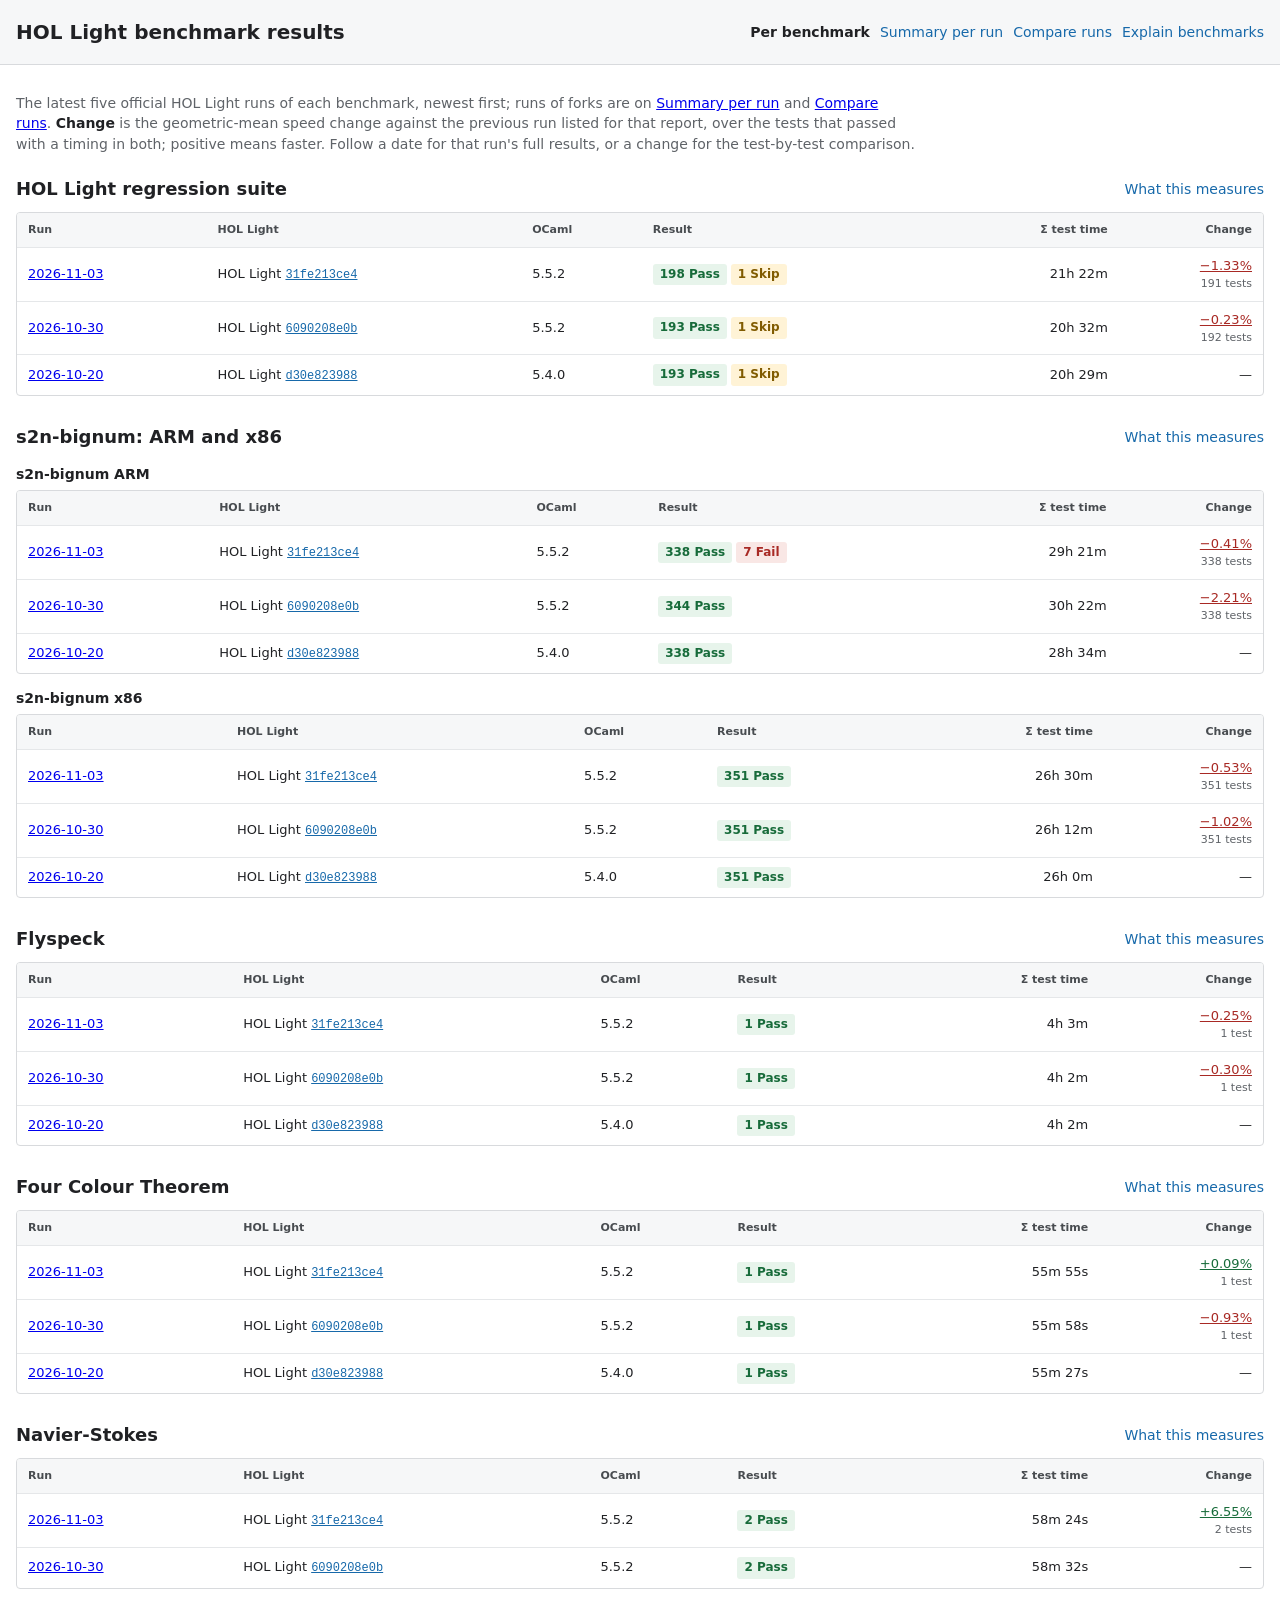
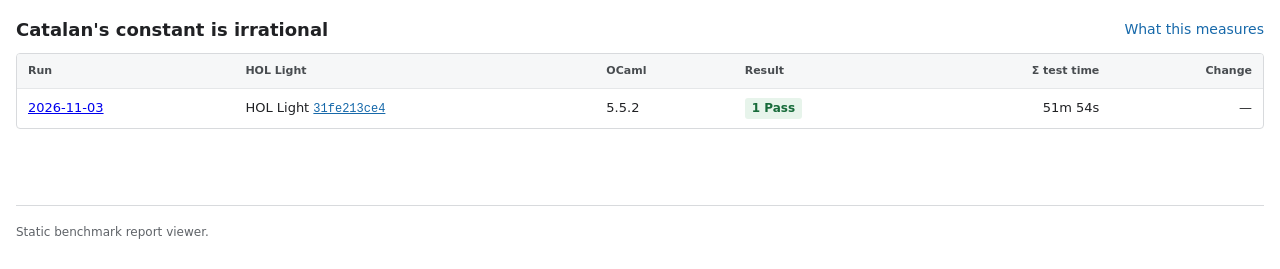
==== commit 3328ee7e: "Only show the official results, tolerate very tiny mem change" ====
--- a/index.html
+++ b/index.html
@@ -18,13 +18,6 @@
           <a class="nav-link" href="compare.html">Compare runs</a>
           <a class="nav-link" href="benchmarks.html">Explain benchmarks</a>
         </nav>
-        <label class="run-picker" for="run-filter">
-          <span>Runs</span>
-          <select id="run-filter">
-            <option value="all">All published runs</option>
-            <option value="official">Official HOL Light only</option>
-          </select>
-        </label>
       </div>
     </div>
   </header>
@@ -32,7 +25,7 @@
   <main>
     <div id="notice" class="notice" role="status" hidden></div>
 
-    <p class="history-intro">The latest five runs of each benchmark, newest first. <strong>Change</strong> is the geometric-mean speed change against the previous run listed for that report, over the tests that passed with a timing in both; positive means faster. Follow a date for that run's full results, or a change for the test-by-test comparison.</p>
+    <p class="history-intro">The latest five official HOL Light runs of each benchmark, newest first; runs of forks are on <a href="runs.html">Summary per run</a> and <a href="compare.html">Compare runs</a>. <strong>Change</strong> is the geometric-mean speed change against the previous run listed for that report, over the tests that passed with a timing in both; positive means faster. Follow a date for that run's full results, or a change for the test-by-test comparison.</p>
 
     <div id="benchmark-history" aria-busy="true">
       <p class="empty-results">Loading runs…</p>
--- a/styles.css
+++ b/styles.css
@@ -403,7 +403,6 @@
 .history-table td { vertical-align: middle; }
 .history-table .commit-link { color: var(--link); font: 12px var(--mono); }
 .history-run { white-space: nowrap; }
-.history-notes { color: var(--muted); font-size: 11px; border-bottom: 1px dotted var(--muted); cursor: help; }
 .history-result .status-pill + .status-pill { margin-left: 4px; }
 .history-change a { font-variant-numeric: tabular-nums; }
 .history-detail { display: block; color: var(--muted); font-size: 11px; }
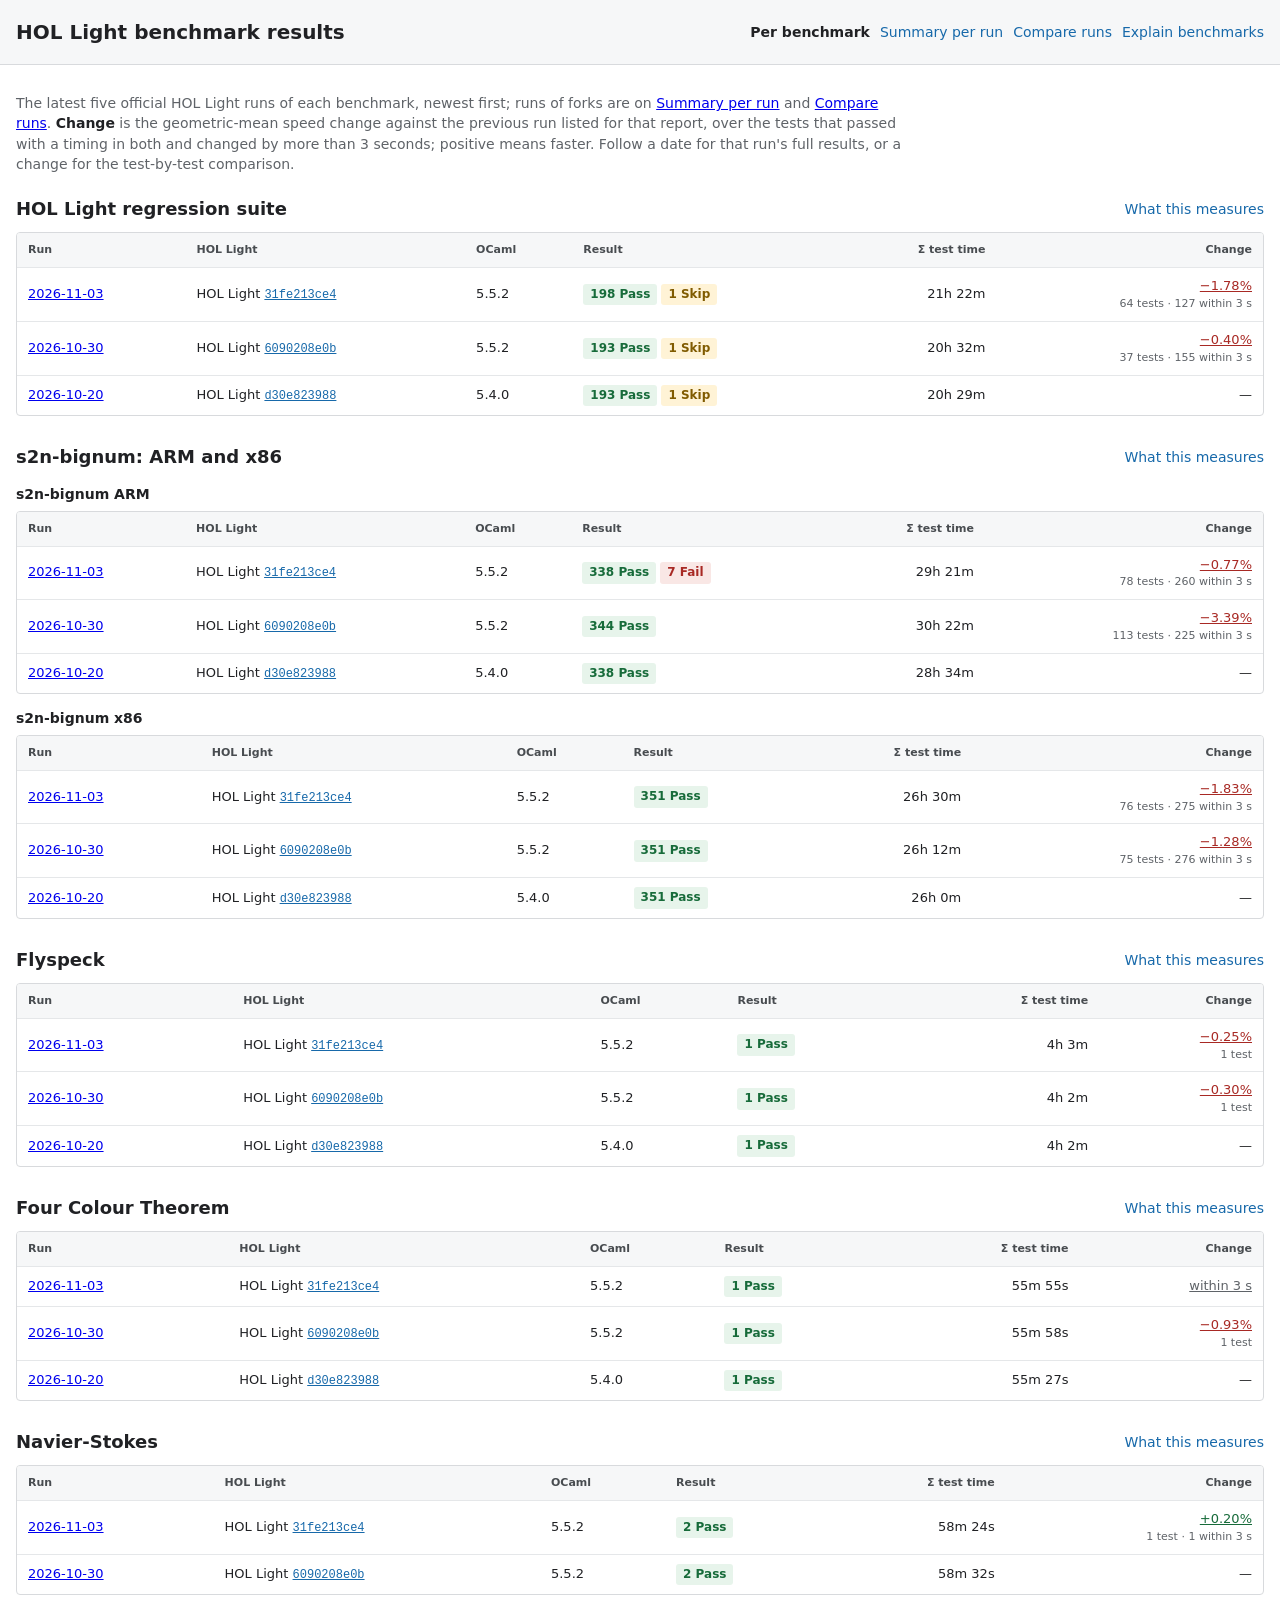
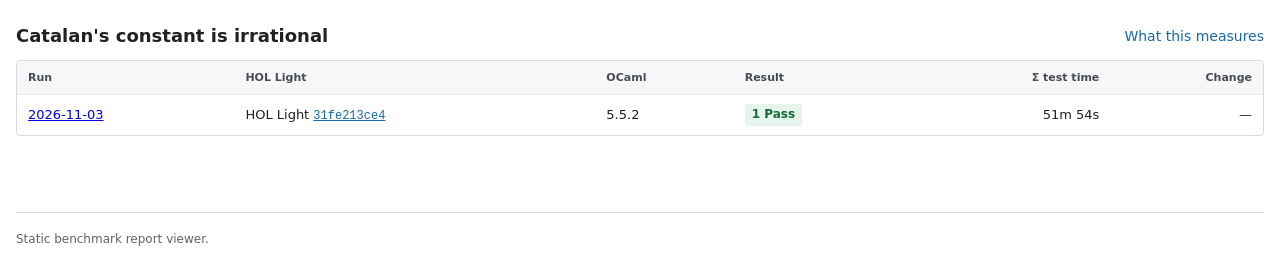
==== commit f9868b95: "Exclude tests that had less than 3 seconds runtime diffs whene calculating speedups/slowdowns" ====
--- a/index.html
+++ b/index.html
@@ -25,7 +25,7 @@
   <main>
     <div id="notice" class="notice" role="status" hidden></div>
 
-    <p class="history-intro">The latest five official HOL Light runs of each benchmark, newest first; runs of forks are on <a href="runs.html">Summary per run</a> and <a href="compare.html">Compare runs</a>. <strong>Change</strong> is the geometric-mean speed change against the previous run listed for that report, over the tests that passed with a timing in both; positive means faster. Follow a date for that run's full results, or a change for the test-by-test comparison.</p>
+    <p class="history-intro">The latest five official HOL Light runs of each benchmark, newest first; runs of forks are on <a href="runs.html">Summary per run</a> and <a href="compare.html">Compare runs</a>. <strong>Change</strong> is the geometric-mean speed change against the previous run listed for that report, over the tests that passed with a timing in both and changed by more than 3 seconds; positive means faster. Follow a date for that run's full results, or a change for the test-by-test comparison.</p>
 
     <div id="benchmark-history" aria-busy="true">
       <p class="empty-results">Loading runs…</p>
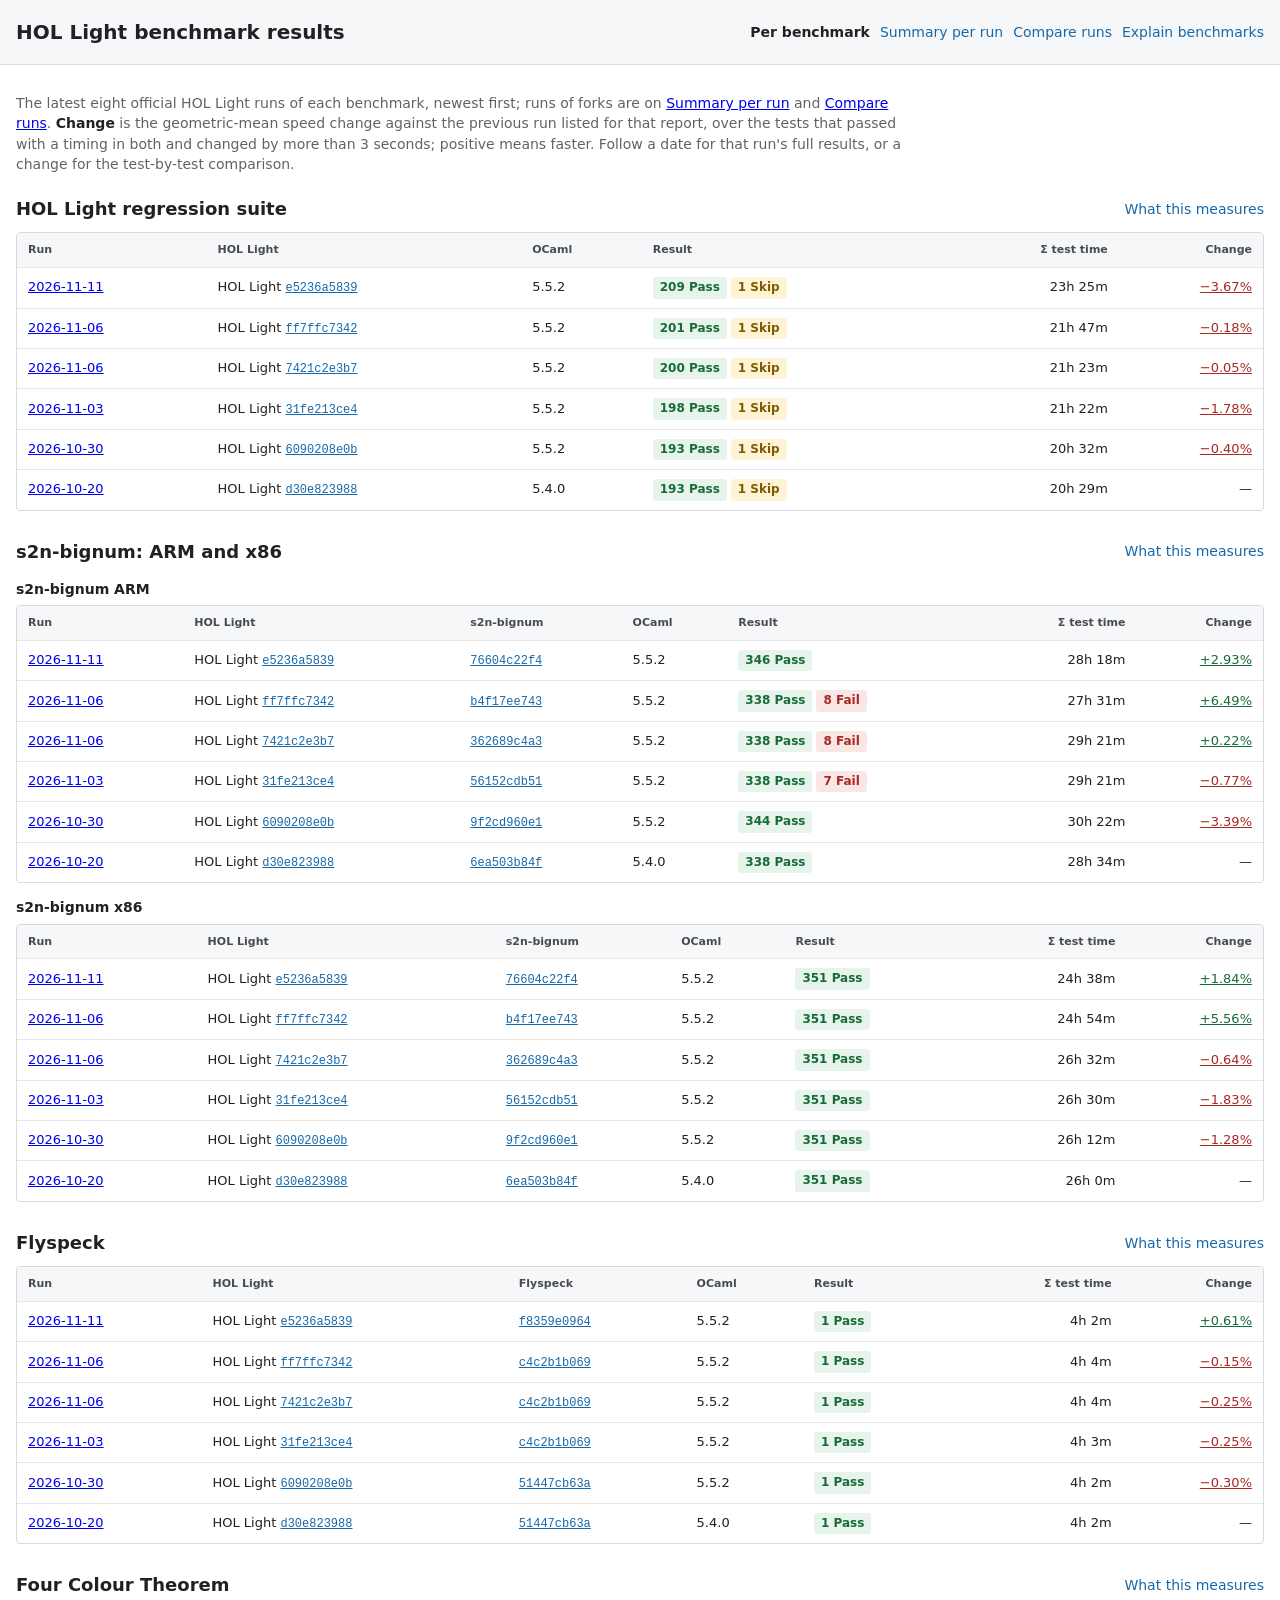
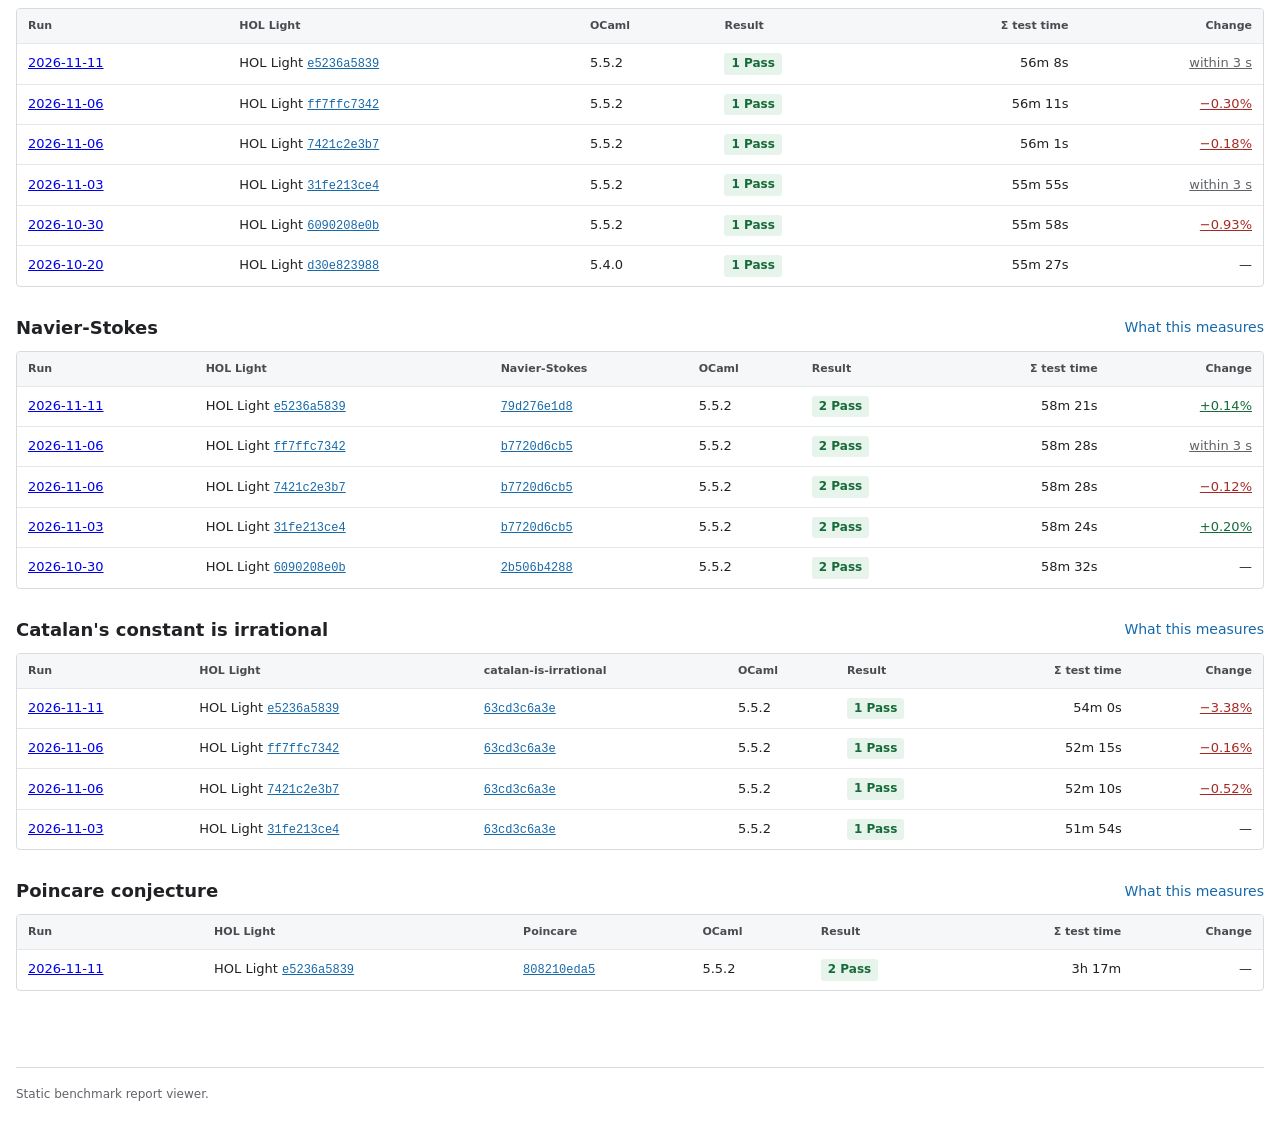
==== commit e3e1b2b9: "Add Poincare" ====
--- a/index.html
+++ b/index.html
@@ -25,7 +25,7 @@
   <main>
     <div id="notice" class="notice" role="status" hidden></div>
 
-    <p class="history-intro">The latest five official HOL Light runs of each benchmark, newest first; runs of forks are on <a href="runs.html">Summary per run</a> and <a href="compare.html">Compare runs</a>. <strong>Change</strong> is the geometric-mean speed change against the previous run listed for that report, over the tests that passed with a timing in both and changed by more than 3 seconds; positive means faster. Follow a date for that run's full results, or a change for the test-by-test comparison.</p>
+    <p class="history-intro">The latest eight official HOL Light runs of each benchmark, newest first; runs of forks are on <a href="runs.html">Summary per run</a> and <a href="compare.html">Compare runs</a>. <strong>Change</strong> is the geometric-mean speed change against the previous run listed for that report, over the tests that passed with a timing in both and changed by more than 3 seconds; positive means faster. Follow a date for that run's full results, or a change for the test-by-test comparison.</p>
 
     <div id="benchmark-history" aria-busy="true">
       <p class="empty-results">Loading runs…</p>
--- a/styles.css
+++ b/styles.css
@@ -405,7 +405,6 @@
 .history-run { white-space: nowrap; }
 .history-result .status-pill + .status-pill { margin-left: 4px; }
 .history-change a { font-variant-numeric: tabular-nums; }
-.history-detail { display: block; color: var(--muted); font-size: 11px; }
 
 @media (max-width: 800px) {
   .header-inner { align-items: flex-start; padding: 12px 0; }
